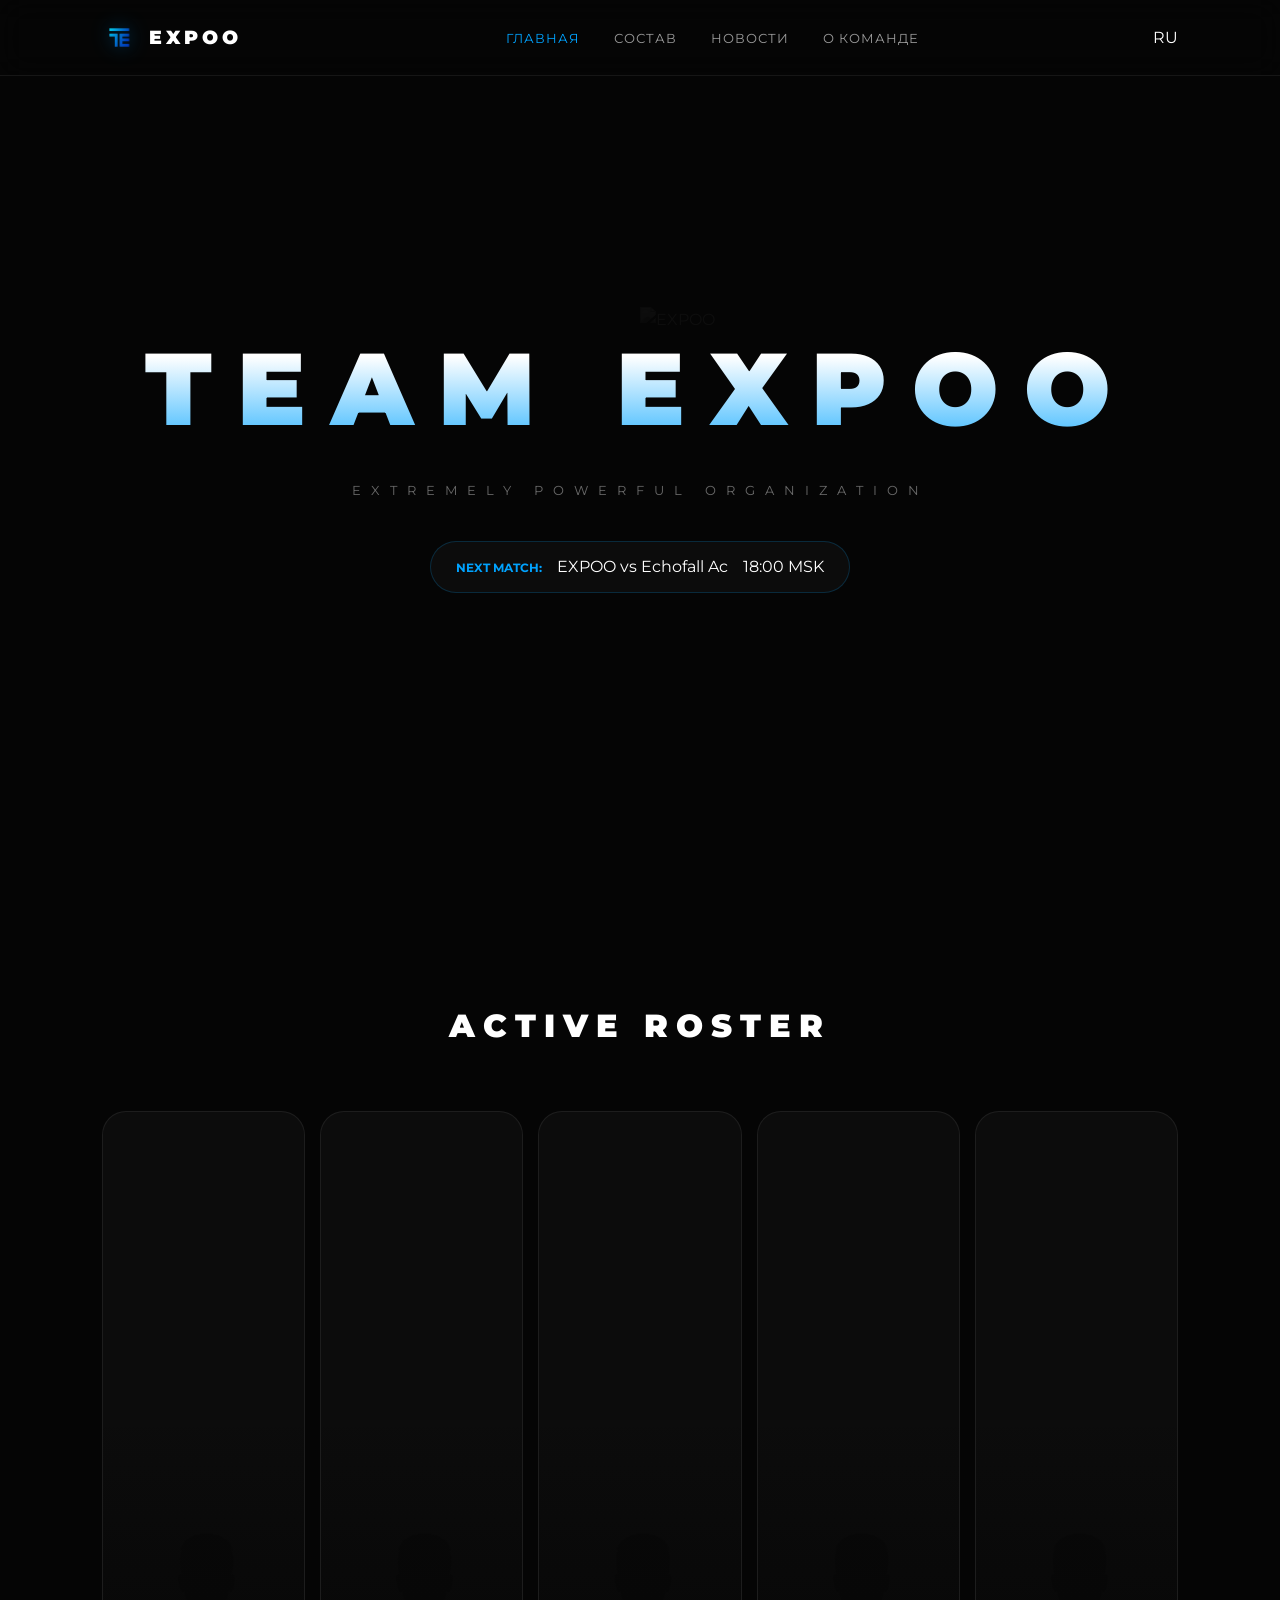
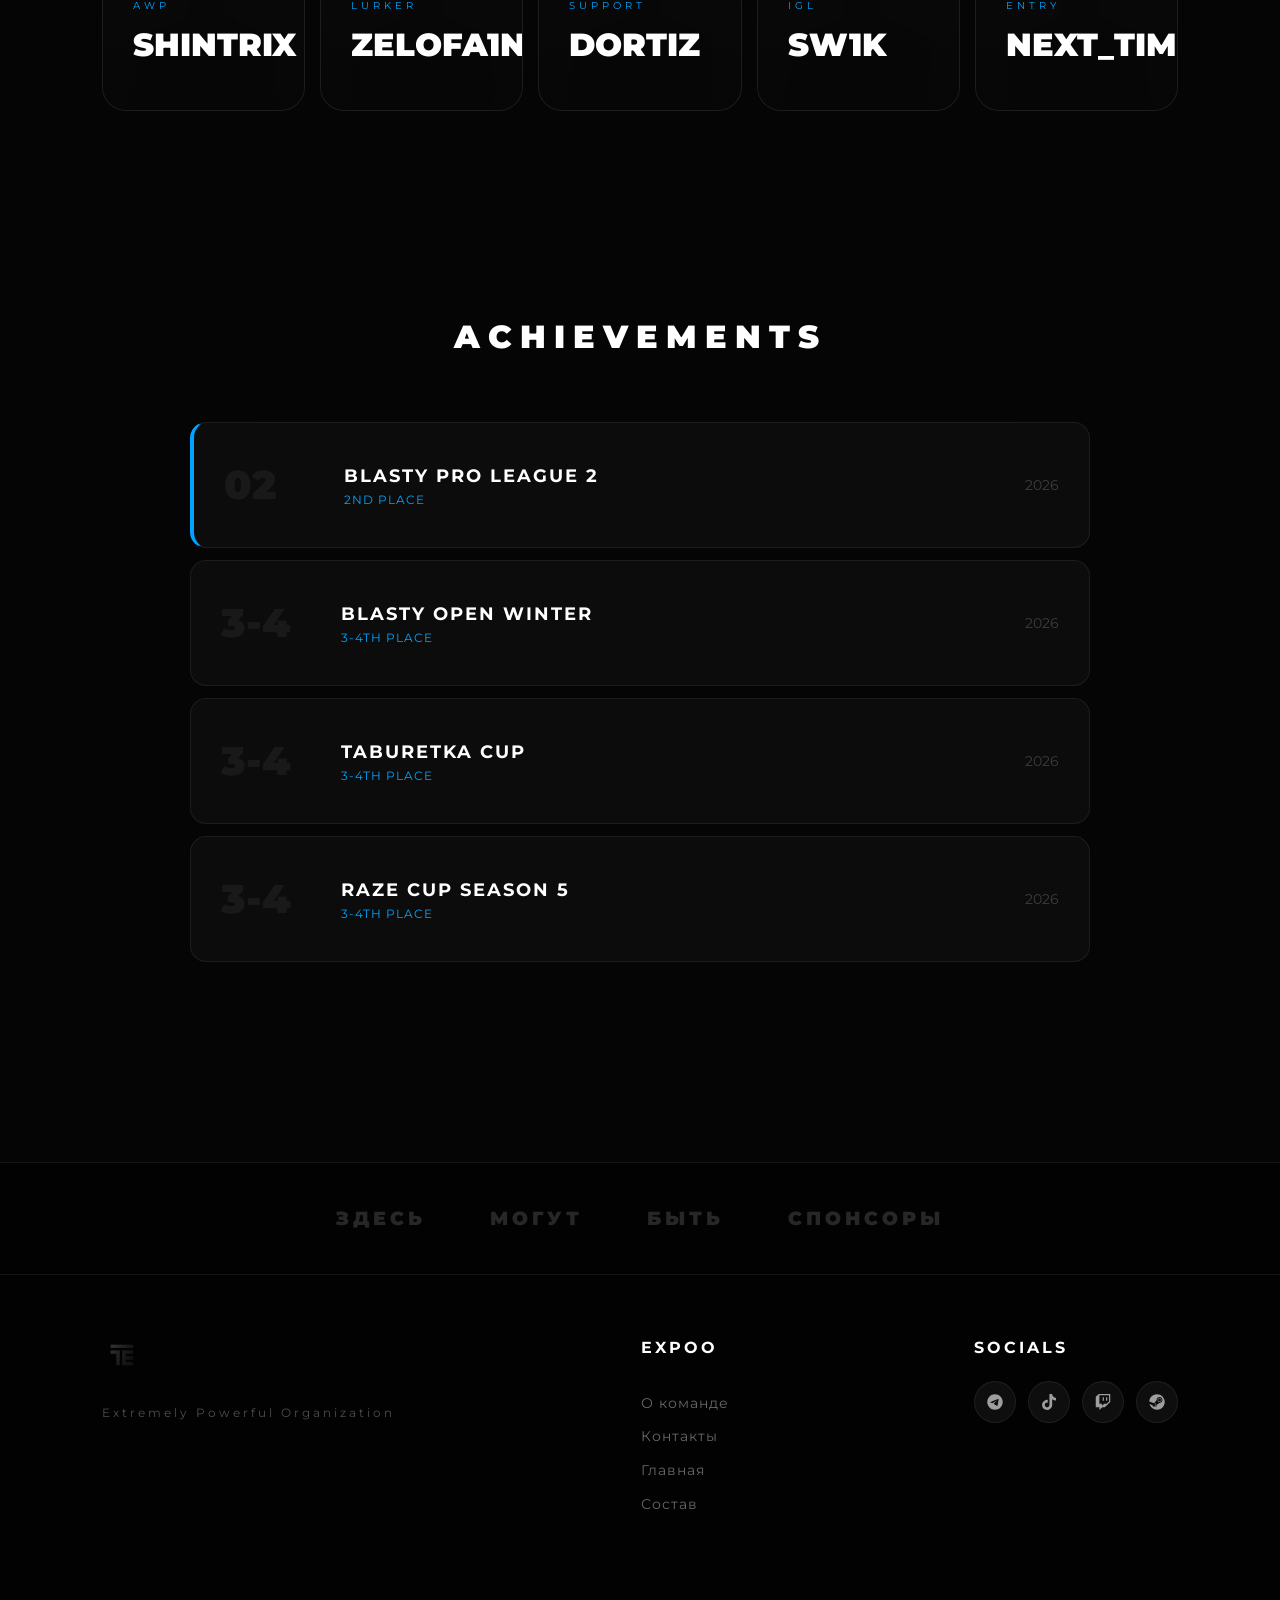
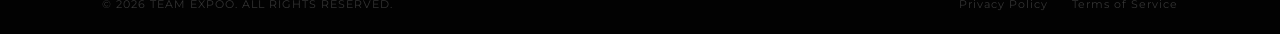
==== index.html @ 0f9f1791 "Add files via upload" ====
<!DOCTYPE html>
<html lang="ru">
<head>
    <meta charset="UTF-8">
    <meta name="viewport" content="width=device-width, initial-scale=1.0">
    <title>Team Expoo</title>
    <link rel="icon" type="image/x-icon" href="images/expoologo.png">
    <link rel="stylesheet" href="style.css">
    <link href="https://fonts.googleapis.com/css2?family=Montserrat:wght@400;700;900&display=swap" rel="stylesheet">
</head>
<body>

    <header class="navbar">
        <div class="logo-container">
            <img src="images/expoologo.png" alt="Team Expoo" class="header-logo">
            <span class="logo-text">EXPOO</span>
        </div>
        <nav class="nav-links">
            <a href="index.html" class="active">Главная</a>
            <a href="roster.html">Состав</a>
            <a href="news.html">Новости</a>
            <a href="about.html">О команде</a>
        </nav>
        <div class="lang-switch">RU</div>
    </header>

    <main>
        <section class="hero">
            <div class="hero-content">
                <img src="expoologo.png" alt="EXPOO" class="hero-bg-logo">
                <h1 class="main-title">TEAM EXPOO</h1>
                <p class="subtitle">Extremely Powerful Organization</p>
                
                <div class="match-ticker">
                    <span class="ticker-label">NEXT MATCH:</span>
                    <span class="ticker-teams">EXPOO vs Echofall Ac</span>
                    <span class="ticker-time">18:00 MSK</span>
                </div>
            </div>
        </section>

        <section class="roster-section">
            <h2 class="section-title">ACTIVE ROSTER</h2>
            <div class="roster-container">
                <div class="player-card">
                    <div class="player-img-container">
                        <img src="images/player_silhouette.png" alt="Player Silhouette" class="player-straight-img">
                    </div>
                    <div class="player-overlay"></div>
                    <div class="player-info">
                        <span class="player-role">AWP</span>
                        <span class="player-nick">SHINTRIX</span>
                    </div>
                </div>
                <div class="player-card">
                    <div class="player-img-container">
                        <img src="images/player_silhouette.png" alt="Player Silhouette" class="player-straight-img">
                    </div>
                    <div class="player-overlay"></div>
                    <div class="player-info">
                        <span class="player-role">LURKER</span>
                        <span class="player-nick">ZELOFA1N</span>
                    </div>
                </div>
                <div class="player-card">
                    <div class="player-img-container">
                        <img src="images/player_silhouette.png" alt="Player Silhouette" class="player-straight-img">
                    </div>
                    <div class="player-overlay"></div>
                    <div class="player-info">
                        <span class="player-role">SUPPORT</span>
                        <span class="player-nick">DORTIZ</span>
                    </div>
                </div>
                <div class="player-card">
                    <div class="player-img-container">
                        <img src="images/player_silhouette.png" alt="Player Silhouette" class="player-straight-img">
                    </div>
                    <div class="player-overlay"></div>
                    <div class="player-info">
                        <span class="player-role">IGL</span>
                        <span class="player-nick">SW1K</span>
                    </div>
                </div>
                <div class="player-card">
                    <div class="player-img-container">
                        <img src="images/player_silhouette.png" alt="Player Silhouette" class="player-straight-img">
                    </div>
                    <div class="player-overlay"></div>
                    <div class="player-info">
                        <span class="player-role">ENTRY</span>
                        <span class="player-nick">NEXT_TIME</span>
                    </div>
                </div>
            </div>
        </section>

        <section class="achievements-section">
            <h2 class="section-title">ACHIEVEMENTS</h2>
            <div class="achievements-container">
        
        <div class="achievement-item silver">
            <div class="ach-rank">02</div>
            <div class="ach-info">
                <h3 class="ach-title">Blasty Pro League 2</h3>
                <p class="ach-place">2nd Place</p>
            </div>
            <div class="ach-year">2026</div>
        </div>

        <div class="achievement-item">
            <div class="ach-rank">3-4</div>
            <div class="ach-info">
                <h3 class="ach-title">BLASTY OPEN WINTER</h3>
                <p class="ach-place">3-4th Place</p>
            </div>
            <div class="ach-year">2026</div>
        </div>

        <div class="achievement-item">
            <div class="ach-rank">3-4</div>
            <div class="ach-info">
                <h3 class="ach-title">TABURETKA CUP</h3>
                <p class="ach-place">3-4th Place</p>
            </div>
            <div class="ach-year">2026</div>
        </div>

        <div class="achievement-item">
            <div class="ach-rank">3-4</div>
            <div class="ach-info">
                <h3 class="ach-title">RAZE CUP SEASON 5</h3>
                <p class="ach-place">3-4th Place</p>
            </div>
            <div class="ach-year">2026</div>
        </div>

    </div>
    </section>

    </main>

    <footer class="footer">
        <div class="sponsors-strip">
            <span class="sponsor">ЗДЕСЬ</span>
            <span class="sponsor">МОГУТ</span>
            <span class="sponsor">БЫТЬ</span>
            <span class="sponsor">СПОНСОРЫ</span>
        </div>

        <div class="footer-content">
            <div class="footer-brand">
                <img src="images/expoologo.png" alt="Expoo Logo" class="footer-logo">
                <p class="footer-slogan">Extremely Powerful Organization</p>
            </div>

            <div class="footer-links">
                <h4>EXPOO</h4>
                <a href="about.html">О команде</a>
                <a href="#">Контакты</a>
                <a href="#">Главная</a>
                <a href="#">Состав</a>
            </div>

            <div class="footer-socials">
                <h4>SOCIALS</h4>
                    <div class="p-socials">
                        <a href="https://t.me/ExpooTeam" class="social-icon-link" title="Telegram">
                            <svg xmlns="http://www.w3.org/2000/svg" viewBox="0 0 640 640"><!--!Font Awesome Free v7.2.0 by @fontawesome - https://fontawesome.com License - https://fontawesome.com/license/free Copyright 2026 Fonticons, Inc.--><path d="M320 72C183 72 72 183 72 320C72 457 183 568 320 568C457 568 568 457 568 320C568 183 457 72 320 72zM435 240.7C431.3 279.9 415.1 375.1 406.9 419C403.4 437.6 396.6 443.8 390 444.4C375.6 445.7 364.7 434.9 350.7 425.7C328.9 411.4 316.5 402.5 295.4 388.5C270.9 372.4 286.8 363.5 300.7 349C304.4 345.2 367.8 287.5 369 282.3C369.2 281.6 369.3 279.2 367.8 277.9C366.3 276.6 364.2 277.1 362.7 277.4C360.5 277.9 325.6 300.9 258.1 346.5C248.2 353.3 239.2 356.6 231.2 356.4C222.3 356.2 205.3 351.4 192.6 347.3C177.1 342.3 164.7 339.6 165.8 331C166.4 326.5 172.5 322 184.2 317.3C256.5 285.8 304.7 265 328.8 255C397.7 226.4 412 221.4 421.3 221.2C423.4 221.2 427.9 221.7 430.9 224.1C432.9 225.8 434.1 228.2 434.4 230.8C434.9 234 435 237.3 434.8 240.6z"/></svg>
                        </a>

                        <a href="#" class="social-icon-link" title="TikTok">
                            <svg xmlns="http://www.w3.org/2000/svg" viewBox="0 0 640 640"><!--!Font Awesome Free v7.2.0 by @fontawesome - https://fontawesome.com License - https://fontawesome.com/license/free Copyright 2026 Fonticons, Inc.--><path d="M544.5 273.9C500.5 274 457.5 260.3 421.7 234.7L421.7 413.4C421.7 446.5 411.6 478.8 392.7 506C373.8 533.2 347.1 554 316.1 565.6C285.1 577.2 251.3 579.1 219.2 570.9C187.1 562.7 158.3 545 136.5 520.1C114.7 495.2 101.2 464.1 97.5 431.2C93.8 398.3 100.4 365.1 116.1 336C131.8 306.9 156.1 283.3 185.7 268.3C215.3 253.3 248.6 247.8 281.4 252.3L281.4 342.2C266.4 337.5 250.3 337.6 235.4 342.6C220.5 347.6 207.5 357.2 198.4 369.9C189.3 382.6 184.4 398 184.5 413.8C184.6 429.6 189.7 444.8 199 457.5C208.3 470.2 221.4 479.6 236.4 484.4C251.4 489.2 267.5 489.2 282.4 484.3C297.3 479.4 310.4 469.9 319.6 457.2C328.8 444.5 333.8 429.1 333.8 413.4L333.8 64L421.8 64C421.7 71.4 422.4 78.9 423.7 86.2C426.8 102.5 433.1 118.1 442.4 131.9C451.7 145.7 463.7 157.5 477.6 166.5C497.5 179.6 520.8 186.6 544.6 186.6L544.6 274z"/></svg>
                        </a>

                        <a href="#" class="social-icon-link" title="Twitch">
                            <svg xmlns="http://www.w3.org/2000/svg" viewBox="0 0 640 640"><!--!Font Awesome Free v7.2.0 by @fontawesome - https://fontawesome.com License - https://fontawesome.com/license/free Copyright 2026 Fonticons, Inc.--><path d="M455.4 167.5L416.8 167.5L416.8 277.2L455.4 277.2L455.4 167.5zM349.2 167L310.6 167L310.6 276.8L349.2 276.8L349.2 167zM185 64L88.5 155.4L88.5 484.6L204.3 484.6L204.3 576L300.8 484.6L378.1 484.6L551.9 320L551.9 64L185 64zM513.3 301.8L436.1 374.9L358.9 374.9L291.3 438.9L291.3 374.9L204.4 374.9L204.4 100.6L513.3 100.6L513.3 301.8z"/></svg>
                        </a>

                        <a href="#" class="social-icon-link" title="Steam">
                           <svg xmlns="http://www.w3.org/2000/svg" viewBox="0 0 640 640"><!--!Font Awesome Free v7.2.0 by @fontawesome - https://fontawesome.com License - https://fontawesome.com/license/free Copyright 2026 Fonticons, Inc.--><path d="M568 320C568 457 456.8 568 319.6 568C205.8 568 110 491.7 80.6 387.6L175.8 426.9C182.2 459 210.7 483.3 244.7 483.3C283.9 483.3 316.6 450.9 314.9 409.8L399.4 349.6C451.5 350.9 495.2 308.7 495.2 256.1C495.2 204.5 453.2 162.6 401.5 162.6C349.8 162.6 307.8 204.6 307.8 256.1L307.8 257.3L248.6 343C233.1 342.1 217.9 346.4 205.1 355.1L72 300.1C82.2 172.4 189.1 72 319.6 72C456.8 72 568 183 568 320zM227.7 448.3L197.2 435.7C202.8 447.3 212.5 456.5 224.4 461.5C251.3 472.7 282.2 459.9 293.4 433.1C298.8 420.1 298.9 405.8 293.5 392.8C288.1 379.8 278 369.6 265 364.2C252.1 358.8 238.3 359 226.1 363.6L257.6 376.6C277.4 384.8 286.8 407.5 278.5 427.3C270.2 447.2 247.5 456.5 227.7 448.3zM401.5 193.8C435.9 193.8 463.8 221.7 463.8 256.1C463.8 290.5 435.9 318.4 401.5 318.4C367.1 318.4 339.2 290.5 339.2 256.1C339.2 221.7 367.1 193.8 401.5 193.8zM401.6 302.8C427.4 302.8 448.4 281.8 448.4 256C448.4 230.2 427.4 209.2 401.6 209.2C375.8 209.2 354.8 230.2 354.8 256C354.8 281.8 375.8 302.8 401.6 302.8z"/></svg>
                        </a>
                        
                    </div>
            </div>
        </div>

        <div class="footer-bottom">
            <p>&copy; 2026 TEAM EXPOO. ALL RIGHTS RESERVED.</p>
            <div class="legal-links">
                <a href="#">Privacy Policy</a>
                <a href="#">Terms of Service</a>
            </div>
        </div>
    </footer>

</body>
</html>
---- style.css ----
/* --- ГЛОБАЛЬНЫЕ ПЕРЕМЕННЫЕ (Цвета твоего логотипа) --- */
:root {
    --bg-dark: #050505;
    --accent-blue: #00A3FF; /* Светло-голубой */
    --deep-blue: #0057FF;   /* Глубокий синий */
    --text-white: #ffffff;
    --glass: rgba(255, 255, 255, 0.03);
    --glass-border: rgba(255, 255, 255, 0.07);
    --transition: all 0.5s cubic-bezier(0.25, 1, 0.5, 1);
}

/* --- ОБНУЛЕНИЕ СТИЛЕЙ --- */
* {
    margin: 0;
    padding: 0;
    box-sizing: border-box;
}

html {
    scroll-behavior: smooth;
}

body {
    background-color: var(--bg-dark);
    color: var(--text-white);
    font-family: 'Montserrat', sans-serif;
    overflow-x: hidden;
    line-height: 1.6;
}

/* --- ШАПКА (NAVBAR) --- */
.navbar {
    display: flex;
    justify-content: space-between;
    align-items: center;
    padding: 20px 8%;
    position: fixed;
    width: 100%;
    z-index: 1000;
    background: rgba(5, 5, 5, 0.8);
    backdrop-filter: blur(15px);
    border-bottom: 1px solid var(--glass-border);
}

.logo-container {
    display: flex;
    align-items: center;
    gap: 12px;
}

.header-logo {
    height: 35px;
    filter: drop-shadow(0 0 10px rgba(0, 163, 255, 0.4));
}

.logo-text {
    font-weight: 900;
    letter-spacing: 4px;
    font-size: 1.2rem;
}

.nav-links a {
    color: rgba(255, 255, 255, 0.6);
    text-decoration: none;
    margin-left: 30px;
    font-size: 0.8rem;
    text-transform: uppercase;
    letter-spacing: 1px;
    transition: 0.3s;
}

.nav-links a:hover, .nav-links a.active {
    color: var(--accent-blue);
}

/* --- HERO СЕКЦИЯ --- */
.hero {
    height: 100vh;
    display: flex;
    align-items: center;
    justify-content: center;
    text-align: center;
    position: relative;
    padding: 0 20px;
}

.hero-bg-logo {
    position: absolute;
    height: 65vh;
    opacity: 0.03;
    z-index: -1;
    filter: grayscale(1);
}

.main-title {
    font-size: clamp(2.5rem, 8vw, 6.5rem);
    font-weight: 900;
    letter-spacing: clamp(10px, 2vw, 25px);
    background: linear-gradient(to bottom, #ffffff 30%, var(--accent-blue) 100%);
    -webkit-background-clip: text;
    -webkit-text-fill-color: transparent;
    margin-bottom: 10px;
}

.subtitle {
    letter-spacing: clamp(4px, 1vw, 10px);
    font-size: 0.8rem;
    color: rgba(255, 255, 255, 0.4);
    text-transform: uppercase;
}

.match-ticker {
    margin-top: 40px;
    display: inline-flex;
    align-items: center;
    gap: 15px;
    background: var(--glass);
    padding: 12px 25px;
    border-radius: 100px;
    border: 1px solid rgba(0, 163, 255, 0.2);
}

.ticker-label { color: var(--accent-blue); font-weight: bold; font-size: 0.75rem; }

/* --- СЕКЦИЯ РОСТЕРА (АККОРДЕОН) --- */
.roster-section {
    padding: 100px 8%;
}

.section-title {
    font-size: 2rem;
    margin-bottom: 60px;
    letter-spacing: 8px;
    text-align: center;
    font-weight: 900;
}

.roster-container {
    display: flex;
    gap: 15px;
    height: 600px;
    max-width: 1400px;
    margin: 0 auto;
}

.player-card {
    flex: 1; /* Все равны */
    background: var(--glass);
    border: 1px solid var(--glass-border);
    border-radius: 24px;
    position: relative;
    overflow: hidden;
    transition: var(--transition);
    cursor: pointer;
}

/* Эффект расширения */
.player-card:hover {
    flex: 3;
    background: linear-gradient(180deg, rgba(0, 163, 255, 0.05) 0%, rgba(0, 87, 255, 0.15) 100%);
    border-color: var(--accent-blue);
}

/* Работа с силуэтом */
.player-img-container {
    position: absolute;
    top: 0;
    left: 0;
    width: 100%;
    height: 100%;
}

.player-straight-img {
    width: 100%;
    height: 100%;
    object-fit: contain; /* Силуэт не обрезается */
    object-position: bottom;
    position: absolute;
    bottom: -20px;
    left: 0;
    opacity: 0.2;
    filter: grayscale(1);
    transition: var(--transition);
}

.player-card:hover .player-straight-img {
    opacity: 0.7;
    bottom: 0;
    filter: grayscale(0);
}

.player-overlay {
    position: absolute;
    bottom: 0;
    left: 0;
    width: 100%;
    height: 50%;
    background: linear-gradient(to top, rgba(5, 5, 5, 0.8) 0%, transparent 100%);
    z-index: 1;
}

.player-info {
    position: absolute;
    bottom: 40px;
    left: 30px;
    z-index: 2;
}

.player-role {
    display: block;
    font-size: 0.65rem;
    color: var(--accent-blue);
    letter-spacing: 4px;
    text-transform: uppercase;
    margin-bottom: 4px;
}

.player-nick {
    font-size: 2rem;
    font-weight: 900;
    text-transform: uppercase;
}

/* --- СЕКЦИЯ ДОСТИЖЕНИЙ --- */
.achievements-section {
    padding: 100px 8%;
}

.achievements-container {
    max-width: 900px;
    margin: 0 auto;
    display: flex;
    flex-direction: column;
    gap: 12px;
}

.achievement-item {
    display: flex;
    align-items: center;
    padding: 30px;
    background: var(--glass);
    border: 1px solid var(--glass-border);
    border-radius: 16px;
    transition: var(--transition);
}

.achievement-item:hover {
    transform: translateX(15px);
    background: rgba(255, 255, 255, 0.05);
    border-color: var(--accent-blue);
}

.achievement-item.silver {
    border-left: 4px solid var(--accent-blue);
}

.ach-rank {
    font-size: 2.5rem;
    font-weight: 900;
    opacity: 0.05;
    min-width: 120px;
}

.ach-info {
    flex-grow: 1;
}

.ach-title {
    font-size: 1.1rem;
    letter-spacing: 2px;
    text-transform: uppercase;
}

.ach-place {
    font-size: 0.75rem;
    color: var(--accent-blue);
    text-transform: uppercase;
    letter-spacing: 1px;
}

.ach-year {
    font-size: 0.85rem;
    color: rgba(255, 255, 255, 0.2);
}

/* --- FOOTER (ПОДВАЛ) --- */
.footer {
    margin-top: 100px;
    background: rgba(3, 3, 3, 0.95);
    border-top: 1px solid var(--glass-border);
    padding-top: 40px;
}

/* Спонсоры */
.sponsors-strip {
    display: flex;
    justify-content: center;
    gap: clamp(30px, 5vw, 80px);
    padding-bottom: 40px;
    border-bottom: 1px solid var(--glass-border);
    flex-wrap: wrap;
}

.sponsor {
    font-size: 1.2rem;
    font-weight: 900;
    color: rgba(255, 255, 255, 0.15); /* Тусклые по умолчанию */
    letter-spacing: 4px;
    transition: var(--transition);
    cursor: pointer;
}

.sponsor:hover {
    color: var(--text-white); /* Загораются при наведении */
    text-shadow: 0 0 15px rgba(255, 255, 255, 0.3);
}

/* Основной контент футера */
.footer-content {
    display: flex;
    justify-content: space-between;
    padding: 60px 8%;
    flex-wrap: wrap;
    gap: 40px;
}

.footer-brand {
    max-width: 300px;
}

.footer-logo {
    height: 40px;
    margin-bottom: 20px;
    filter: grayscale(1);
    opacity: 0.3;
    transition: var(--transition);
}

/* Эффект: Логотип становится цветным при наведении */
.footer-brand:hover .footer-logo {
    filter: grayscale(0);
    opacity: 1;
    filter: drop-shadow(0 0 10px var(--accent-blue));
}

.footer-slogan {
    font-size: 0.75rem;
    color: rgba(255, 255, 255, 0.3);
    letter-spacing: 3px;
}

.footer-links h4, .footer-socials h4 {
    font-size: 1rem;
    margin-bottom: 20px;
    letter-spacing: 3px;
    color: var(--text-white);
}

.footer-links {
    display: flex;
    flex-direction: column;
    gap: 12px;
}

.footer-links a {
    color: rgba(255, 255, 255, 0.4);
    text-decoration: none;
    font-size: 0.85rem;
    transition: var(--transition);
    letter-spacing: 1px;
}

.footer-links a:hover {
    color: var(--accent-blue);
    transform: translateX(5px); /* Легкий сдвиг при наведении */
}

/* Соцсети (Кнопки-плашки) */
.social-grid {
    display: grid;
    grid-template-columns: 1fr 1fr;
    gap: 10px;
}

.social-btn {
    padding: 12px 20px;
    background: var(--glass);
    border: 1px solid var(--glass-border);
    color: rgba(255, 255, 255, 0.5);
    text-decoration: none;
    font-size: 0.75rem;
    letter-spacing: 2px;
    text-align: center;
    border-radius: 8px;
    transition: var(--transition);
}

.social-btn:hover {
    background: rgba(0, 163, 255, 0.05);
    border-color: var(--accent-blue);
    color: var(--accent-blue);
    transform: translateY(-3px); /* Кнопка слегка приподнимается */
}

/* Нижняя полоска с копирайтом */
.footer-bottom {
    display: flex;
    justify-content: space-between;
    align-items: center;
    padding: 20px 8%;
    background: #020202; /* Самый-самый черный */
    font-size: 0.7rem;
    color: rgba(255, 255, 255, 0.2);
    letter-spacing: 1px;
}

.legal-links a {
    color: rgba(255, 255, 255, 0.2);
    text-decoration: none;
    margin-left: 20px;
    transition: 0.3s;
}

.legal-links a:hover {
    color: var(--text-white);
}

/* =========================================
   СТИЛИ ДЛЯ ВНУТРЕННИХ СТРАНИЦ (ABOUT US)
   ========================================= */

/* Шапка внутренней страницы (менее высокая, чем на главной) */
.page-hero {
    height: 50vh; /* Занимает только половину экрана */
    display: flex;
    flex-direction: column;
    justify-content: center;
    align-items: center;
    text-align: center;
    background: radial-gradient(circle at top, rgba(0, 163, 255, 0.05) 0%, var(--bg-dark) 80%);
    border-bottom: 1px solid var(--glass-border);
    padding-top: 80px; /* Отступ под зафиксированный navbar */
}

.page-title {
    font-size: clamp(2rem, 5vw, 4rem);
    font-weight: 900;
    letter-spacing: 15px;
    color: var(--text-white);
}

.page-subtitle {
    color: var(--accent-blue);
    letter-spacing: 5px;
    font-size: 0.8rem;
    margin-top: 10px;
}

/* Основной блок с текстом */
.about-content {
    padding: 100px 8%;
    max-width: 1400px;
    margin: 0 auto;
}

.about-grid {
    display: grid;
    grid-template-columns: 1fr 1fr; /* Две колонки */
    gap: 60px;
    align-items: center;
}

.about-mission h2 {
    font-size: clamp(1.8rem, 3vw, 2.5rem);
    font-weight: 900;
    line-height: 1.3;
    letter-spacing: 2px;
}

.text-blue {
    color: var(--accent-blue);
}

.about-text {
    border-left: 2px solid var(--accent-blue);
    padding-left: 30px;
}

.about-text p {
    color: rgba(255, 255, 255, 0.6);
    margin-bottom: 20px;
    font-size: 1rem;
    line-height: 1.8;
}

.about-text p:last-child {
    margin-bottom: 0;
}

/* Блок Ценностей */
.values-section {
    padding: 0 8% 100px;
    max-width: 1400px;
    margin: 0 auto;
}

.values-grid {
    display: grid;
    grid-template-columns: repeat(3, 1fr); /* 3 колонки одинаковой ширины */
    gap: 30px;
    margin-top: 50px;
}

.value-card {
    background: var(--glass);
    border: 1px solid var(--glass-border);
    border-radius: 20px;
    padding: 40px;
    position: relative;
    transition: var(--transition);
}

.value-card:hover {
    border-color: var(--accent-blue);
    transform: translateY(-10px); /* Карточка приподнимается */
    background: linear-gradient(180deg, rgba(0, 163, 255, 0.05) 0%, transparent 100%);
}

.value-number {
    font-size: 3rem;
    font-weight: 900;
    color: rgba(0, 163, 255, 0.1); /* Прозрачный номер на фоне */
    position: absolute;
    top: 20px;
    right: 30px;
}

.value-card h4 {
    font-size: 1.2rem;
    letter-spacing: 2px;
    margin-bottom: 15px;
    color: var(--text-white);
}

.value-card p {
    color: rgba(255, 255, 255, 0.5);
    font-size: 0.9rem;
    line-height: 1.6;
}

.staff-section {
    padding: 0 8% 100px;
    max-width: 1400px;
    margin: 0 auto;
}

.staff-grid {
    display: grid;
    grid-template-columns: repeat(4, 1fr); /* 4 колонки */
    gap: 20px;
}

.staff-card {
    background: var(--glass);
    border: 1px solid var(--glass-border);
    border-radius: 15px;
    padding: 20px;
    text-align: center;
    transition: var(--transition);
}

.staff-card:hover {
    border-color: var(--accent-blue);
    background: rgba(0, 163, 255, 0.03);
}

.staff-img-box {
    width: 100%;
    height: 200px;
    margin-bottom: 15px;
    overflow: hidden;
    border-radius: 10px;
    background: rgba(0,0,0,0.2);
}

.staff-img-box img {
    width: 100%;
    height: 100%;
    object-fit: contain;
    opacity: 0.5;
    transition: 0.3s;
}

.staff-card:hover img { opacity: 1; }

.staff-role {
    font-size: 0.7rem;
    color: var(--accent-blue);
    text-transform: uppercase;
    letter-spacing: 2px;
}

.staff-name {
    font-weight: 700;
    margin-top: 5px;
    font-size: 0.9rem;
}

/* --- СТРАНИЦА СОСТАВА (ROSTER PAGE) --- */
.roster-page {
    padding-bottom: 100px;
}

.full-roster {
    display: flex;
    flex-direction: column;
    gap: 50px;
    padding: 50px 8%;
    max-width: 1200px;
    margin: 0 auto;
}

.player-big-card {
    display: grid;
    grid-template-columns: 1fr 1.5fr; /* Фото слева, инфо справа */
    background: var(--glass);
    border: 1px solid var(--glass-border);
    border-radius: 30px;
    overflow: hidden;
    transition: var(--transition);
    position: relative;
}

.player-big-card:hover {
    border-color: var(--accent-blue);
    transform: scale(1.01);
    box-shadow: 0 20px 40px rgba(0, 0, 0, 0.4);
}

/* Визуальная часть (Фото) */
.p-card-visual {
    background: linear-gradient(135deg, rgba(0, 163, 255, 0.1), transparent);
    position: relative;
    display: flex;
    align-items: flex-end;
    justify-content: center;
    overflow: hidden;
}

.p-card-visual img {
    width: 90%;
    filter: drop-shadow(0 0 20px rgba(0, 0, 0, 0.5));
    transition: var(--transition);
}

.player-big-card:hover .p-card-visual img {
    transform: scale(1.05);
}

.p-card-number {
    position: absolute;
    top: 20px;
    left: 20px;
    font-size: 4rem;
    font-weight: 900;
    color: rgba(255, 255, 255, 0.05);
}

/* Информационная часть */
.p-card-info {
    padding: 50px;
    display: flex;
    flex-direction: column;
    justify-content: center;
}

.p-role {
    color: var(--accent-blue);
    font-size: 0.75rem;
    letter-spacing: 4px;
    font-weight: bold;
}

.p-nickname {
    font-size: 3.5rem;
    font-weight: 900;
    margin: 5px 0;
    line-height: 1;
}

.p-realname {
    color: rgba(255, 255, 255, 0.4);
    font-size: 0.9rem;
    margin-bottom: 25px;
}

.p-bio {
    color: rgba(255, 255, 255, 0.7);
    font-size: 0.95rem;
    line-height: 1.6;
    margin-bottom: 30px;
    max-width: 500px;
}

/* Мини-статистика */
.p-stats {
    display: flex;
    gap: 30px;
    margin-bottom: 30px;
    padding: 20px 0;
    border-top: 1px solid var(--glass-border);
    border-bottom: 1px solid var(--glass-border);
}

.stat-box span {
    display: block;
    font-size: 0.65rem;
    color: var(--accent-blue);
    letter-spacing: 1px;
}

.stat-box strong {
    font-size: 1.5rem;
    font-weight: 900;
}

.p-socials {
    display: flex;
    gap: 12px;
    margin-top: 5px;
}

.social-icon-link {
    width: 42px;
    height: 42px;
    display: flex;
    align-items: center;
    justify-content: center;
    background: rgba(255, 255, 255, 0.05);
    border: 1px solid var(--glass-border);
    border-radius: 50%; /* Делаем иконку круглой */
    transition: all 0.3s cubic-bezier(0.4, 0, 0.2, 1);
    fill: rgba(255, 255, 255, 0.6); /* Цвет иконки внутри */
}

.social-icon-link svg {
    width: 20px;
    height: 20px;
}

.social-icon-link:hover {
    background: rgba(0, 163, 255, 0.1);
    border-color: var(--accent-blue);
    fill: var(--accent-blue); /* Иконка загорается синим */
    transform: translateY(-5px);
    box-shadow: 0 5px 15px rgba(0, 163, 255, 0.3);
}

.news-container { padding: 50px 8%; max-width: 1300px; margin: 0 auto; }

/* Главная новость */
.news-featured {
    display: grid;
    grid-template-columns: 1.5fr 1fr;
    background: var(--glass);
    border: 1px solid var(--glass-border);
    border-radius: 30px;
    overflow: hidden;
    margin-bottom: 50px;
}

.news-img-wrap img { width: 100%; height: 100%; object-fit: cover; }

.news-content { padding: 50px; display: flex; flex-direction: column; justify-content: center; }

.news-tag {
    color: var(--accent-blue);
    font-size: 0.7rem;
    letter-spacing: 3px;
    font-weight: 900;
    margin-bottom: 15px;
    display: block;
}

.news-content h2 { font-size: 2rem; margin-bottom: 20px; line-height: 1.2; }

.read-more {
    color: #fff;
    text-decoration: none;
    font-weight: bold;
    font-size: 0.8rem;
    border-bottom: 2px solid var(--accent-blue);
    padding-bottom: 5px;
    transition: 0.3s;
}

.read-more:hover { color: var(--accent-blue); }

/* Сетка */
.news-grid { display: grid; grid-template-columns: repeat(3, 1fr); gap: 30px; }

/* Исправленная сетка новостей */
.news-grid {
    display: grid;
    grid-template-columns: repeat(3, 1fr); 
    gap: 30px;
    align-items: start; /* Чтобы карточки не растягивались по высоте самого высокого соседа */
}

.news-card {
    background: var(--glass);
    border: 1px solid var(--glass-border);
    border-radius: 20px;
    overflow: hidden;
    display: flex;
    flex-direction: column; /* Контент идет сверху вниз */
    height: 100%; /* Все карточки одной высоты в ряду */
    transition: var(--transition);
}

/* ФИКС ДЛЯ КАРТИНОК: именно здесь был хаос */
.news-card-img {
    width: 100%;
    height: 220px; /* Жестко задаем высоту области для фото */
    overflow: hidden;
    background: #111; /* Цвет фона, пока грузится фото */
}

.news-card-img img {
    width: 100%;
    height: 100%;
    object-fit: cover; /* КЛЮЧЕВОЕ: фото заполняет область, не растягиваясь */
    object-position: center;
    transition: transform 0.5s ease;
}

.news-card:hover .news-card-img img {
    transform: scale(1.1); /* Красивый зум при наведении */
}

/* Текстовая часть внутри маленькой карточки */
.news-card-body {
    padding: 20px;
    flex-grow: 1; /* Позволяет тексту занимать все свободное место */
    display: flex;
    flex-direction: column;
}

.news-card-body h3 {
    font-size: 1.1rem;
    margin: 10px 0;
    line-height: 1.4;
    color: var(--text-white);
}

.news-card-body p {
    font-size: 0.85rem;
    color: rgba(255, 255, 255, 0.5);
    margin-bottom: 15px;
    /* Обрезка слишком длинного текста (3 строки) */
    display: -webkit-box;
    -webkit-line-clamp: 3;
    -webkit-box-orient: vertical;
    overflow: hidden;
}

.news-date {
    margin-top: auto; /* Прижимает дату к самому низу карточки */
    font-size: 0.7rem;
    color: var(--accent-blue);
    font-weight: bold;
}

/* Адаптив: на мобилках карточка становится вертикальной */
@media (max-width: 850px) {
    .player-big-card {
        grid-template-columns: 1fr;
    }
    .p-card-info {
        padding: 30px;
    }
    .p-nickname {
        font-size: 2.5rem;
    }
}

@media (max-width: 1000px) { .staff-grid { grid-template-columns: repeat(2, 1fr); } }

/* Адаптив для телефонов и планшетов */
@media (max-width: 900px) {
    .about-grid {
        grid-template-columns: 1fr; /* Текст встает друг под другом */
        gap: 30px;
    }
    .values-grid {
        grid-template-columns: 1fr; /* Карточки встают в один столбец */
    }
    .about-text {
        border-left: none;
        border-top: 2px solid var(--accent-blue);
        padding-left: 0;
        padding-top: 30px;
    }
}






/* Адаптив для планшетов и телефонов */
@media (max-width: 900px) {
    .footer-content {
        flex-direction: column;
    }
    .footer-bottom {
        flex-direction: column;
        gap: 15px;
        text-align: center;
    }
}















/* --- АДАПТИВНОСТЬ (Для мобилок) --- */
@media (max-width: 900px) {
    .roster-container {
        flex-direction: column;
        height: auto;
    }
    .player-card {
        height: 120px;
    }
    .player-card:hover {
        height: 300px;
    }
    .ach-rank {
        display: none;
    }
}
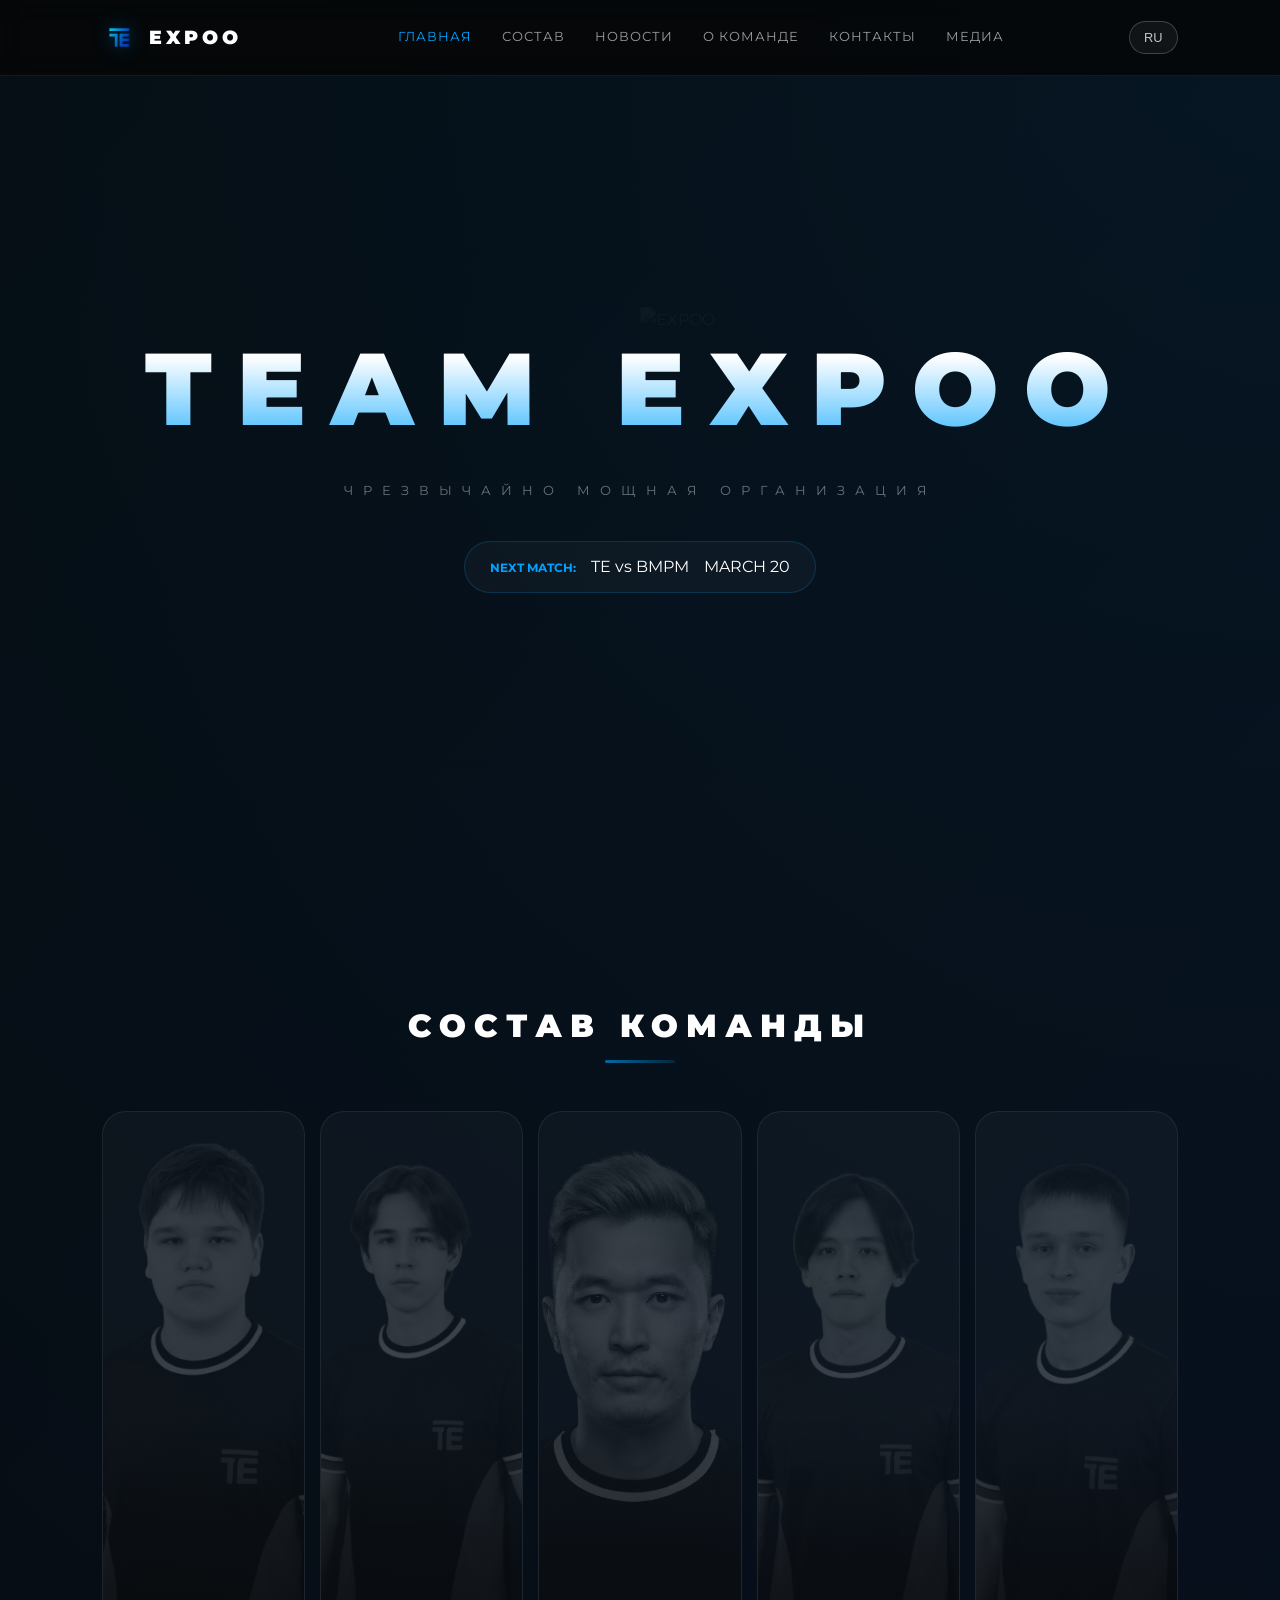
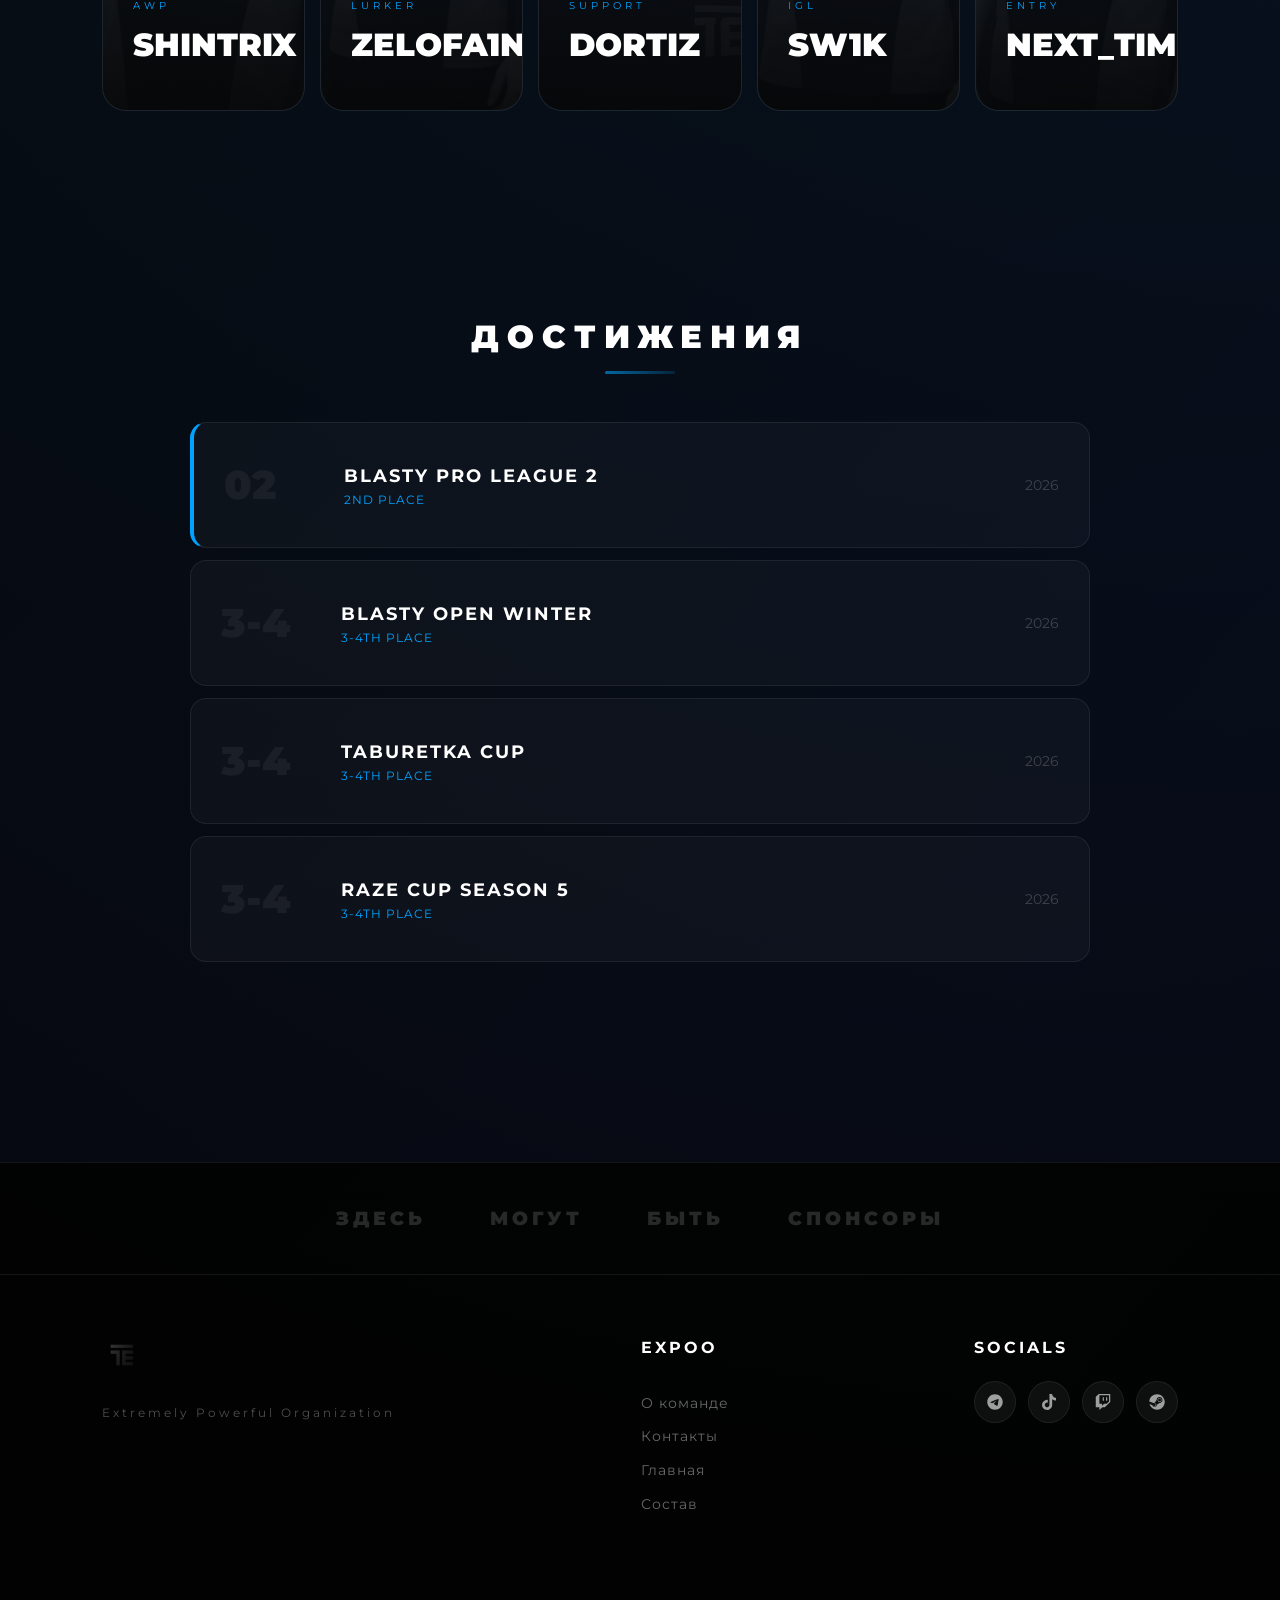
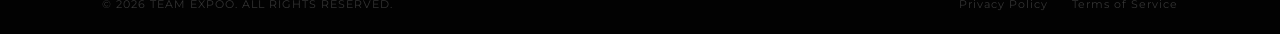
==== commit 336d9dd7: "Add files via upload" ====
--- a/index.html
+++ b/index.html
@@ -8,20 +8,30 @@
     <link rel="stylesheet" href="style.css">
     <link href="https://fonts.googleapis.com/css2?family=Montserrat:wght@400;700;900&display=swap" rel="stylesheet">
 </head>
-<body>
+<body data-page="index">
 
     <header class="navbar">
         <div class="logo-container">
             <img src="images/expoologo.png" alt="Team Expoo" class="header-logo">
             <span class="logo-text">EXPOO</span>
         </div>
-        <nav class="nav-links">
-            <a href="index.html" class="active">Главная</a>
-            <a href="roster.html">Состав</a>
-            <a href="news.html">Новости</a>
-            <a href="about.html">О команде</a>
+
+        <button class="menu-toggle" aria-label="Toggle navigation">
+            <span></span>
+            <span></span>
+            <span></span>
+        </button>
+
+        <nav class="nav-links" aria-label="Main navigation">
+            <a href="index.html" class="active" data-i18n="nav.home">Главная</a>
+            <a href="roster.html" data-i18n="nav.roster">Состав</a>
+            <a href="news.html" data-i18n="nav.news">Новости</a>
+            <a href="about.html" data-i18n="nav.about">О команде</a>
+            <a href="contacts.html" data-i18n="nav.contacts">Контакты</a>
+            <a href="highlights.html" data-i18n="nav.highlights">Медиа</a>
         </nav>
-        <div class="lang-switch">RU</div>
+
+        <button class="lang-switch" type="button" aria-label="Toggle language">RU</button>
     </header>
 
     <main>
@@ -29,22 +39,22 @@
             <div class="hero-content">
                 <img src="expoologo.png" alt="EXPOO" class="hero-bg-logo">
                 <h1 class="main-title">TEAM EXPOO</h1>
-                <p class="subtitle">Extremely Powerful Organization</p>
+                <p class="subtitle" data-i18n="home.hero.subtitle">Extremely Powerful Organization</p>
                 
                 <div class="match-ticker">
                     <span class="ticker-label">NEXT MATCH:</span>
-                    <span class="ticker-teams">EXPOO vs Echofall Ac</span>
-                    <span class="ticker-time">18:00 MSK</span>
+                    <span class="ticker-teams">TE vs BMPM</span>
+                    <span class="ticker-time">MARCH 20</span>
                 </div>
             </div>
         </section>
 
         <section class="roster-section">
-            <h2 class="section-title">ACTIVE ROSTER</h2>
+            <h2 class="section-title" data-i18n="home.section.roster">ACTIVE ROSTER</h2>
             <div class="roster-container">
                 <div class="player-card">
                     <div class="player-img-container">
-                        <img src="images/player_silhouette.png" alt="Player Silhouette" class="player-straight-img">
+                        <img src="images/TimofeyShintrix.png" alt="Player Silhouette" class="player-straight-img">
                     </div>
                     <div class="player-overlay"></div>
                     <div class="player-info">
@@ -54,7 +64,7 @@
                 </div>
                 <div class="player-card">
                     <div class="player-img-container">
-                        <img src="images/player_silhouette.png" alt="Player Silhouette" class="player-straight-img">
+                        <img src="images/ZELOFA1Nvlad.png" alt="Player Silhouette" class="player-straight-img">
                     </div>
                     <div class="player-overlay"></div>
                     <div class="player-info">
@@ -64,7 +74,7 @@
                 </div>
                 <div class="player-card">
                     <div class="player-img-container">
-                        <img src="images/player_silhouette.png" alt="Player Silhouette" class="player-straight-img">
+                        <img src="images/KAZAKH.png" alt="Player Silhouette" class="player-straight-img">
                     </div>
                     <div class="player-overlay"></div>
                     <div class="player-info">
@@ -74,7 +84,7 @@
                 </div>
                 <div class="player-card">
                     <div class="player-img-container">
-                        <img src="images/player_silhouette.png" alt="Player Silhouette" class="player-straight-img">
+                        <img src="images/Sw1kBOgdan.png" alt="Player Silhouette" class="player-straight-img">
                     </div>
                     <div class="player-overlay"></div>
                     <div class="player-info">
@@ -84,7 +94,7 @@
                 </div>
                 <div class="player-card">
                     <div class="player-img-container">
-                        <img src="images/player_silhouette.png" alt="Player Silhouette" class="player-straight-img">
+                        <img src="images/DaniilNextTime.png" alt="Player Silhouette" class="player-straight-img">
                     </div>
                     <div class="player-overlay"></div>
                     <div class="player-info">
@@ -96,7 +106,7 @@
         </section>
 
         <section class="achievements-section">
-            <h2 class="section-title">ACHIEVEMENTS</h2>
+            <h2 class="section-title" data-i18n="home.section.achievements">ACHIEVEMENTS</h2>
             <div class="achievements-container">
         
         <div class="achievement-item silver">
@@ -157,7 +167,7 @@
             <div class="footer-links">
                 <h4>EXPOO</h4>
                 <a href="about.html">О команде</a>
-                <a href="#">Контакты</a>
+                <a href="contacts.html">Контакты</a>
                 <a href="#">Главная</a>
                 <a href="#">Состав</a>
             </div>
@@ -177,7 +187,7 @@
                             <svg xmlns="http://www.w3.org/2000/svg" viewBox="0 0 640 640"><!--!Font Awesome Free v7.2.0 by @fontawesome - https://fontawesome.com License - https://fontawesome.com/license/free Copyright 2026 Fonticons, Inc.--><path d="M455.4 167.5L416.8 167.5L416.8 277.2L455.4 277.2L455.4 167.5zM349.2 167L310.6 167L310.6 276.8L349.2 276.8L349.2 167zM185 64L88.5 155.4L88.5 484.6L204.3 484.6L204.3 576L300.8 484.6L378.1 484.6L551.9 320L551.9 64L185 64zM513.3 301.8L436.1 374.9L358.9 374.9L291.3 438.9L291.3 374.9L204.4 374.9L204.4 100.6L513.3 100.6L513.3 301.8z"/></svg>
                         </a>
 
-                        <a href="#" class="social-icon-link" title="Steam">
+                        <a href="https://steamcommunity.com/groups/TeamExpoo" class="social-icon-link" title="Steam">
                            <svg xmlns="http://www.w3.org/2000/svg" viewBox="0 0 640 640"><!--!Font Awesome Free v7.2.0 by @fontawesome - https://fontawesome.com License - https://fontawesome.com/license/free Copyright 2026 Fonticons, Inc.--><path d="M568 320C568 457 456.8 568 319.6 568C205.8 568 110 491.7 80.6 387.6L175.8 426.9C182.2 459 210.7 483.3 244.7 483.3C283.9 483.3 316.6 450.9 314.9 409.8L399.4 349.6C451.5 350.9 495.2 308.7 495.2 256.1C495.2 204.5 453.2 162.6 401.5 162.6C349.8 162.6 307.8 204.6 307.8 256.1L307.8 257.3L248.6 343C233.1 342.1 217.9 346.4 205.1 355.1L72 300.1C82.2 172.4 189.1 72 319.6 72C456.8 72 568 183 568 320zM227.7 448.3L197.2 435.7C202.8 447.3 212.5 456.5 224.4 461.5C251.3 472.7 282.2 459.9 293.4 433.1C298.8 420.1 298.9 405.8 293.5 392.8C288.1 379.8 278 369.6 265 364.2C252.1 358.8 238.3 359 226.1 363.6L257.6 376.6C277.4 384.8 286.8 407.5 278.5 427.3C270.2 447.2 247.5 456.5 227.7 448.3zM401.5 193.8C435.9 193.8 463.8 221.7 463.8 256.1C463.8 290.5 435.9 318.4 401.5 318.4C367.1 318.4 339.2 290.5 339.2 256.1C339.2 221.7 367.1 193.8 401.5 193.8zM401.6 302.8C427.4 302.8 448.4 281.8 448.4 256C448.4 230.2 427.4 209.2 401.6 209.2C375.8 209.2 354.8 230.2 354.8 256C354.8 281.8 375.8 302.8 401.6 302.8z"/></svg>
                         </a>
                         
@@ -194,5 +204,6 @@
         </div>
     </footer>
 
+    <script src="script.js" defer></script>
 </body>
 </html>
--- a/style.css
+++ b/style.css
@@ -16,6 +16,20 @@
     box-sizing: border-box;
 }
 
+/* --- SUBTLE BACKGROUND MOTION --- */
+@keyframes bg-shift {
+    0% { background-position: 0% 50%; }
+    50% { background-position: 100% 50%; }
+    100% { background-position: 0% 50%; }
+}
+
+body {
+    background: radial-gradient(circle at top, rgba(0, 163, 255, 0.1), transparent 55%),
+                linear-gradient(130deg, #050505 0%, #070710 40%, #030306 100%);
+    background-size: 200% 200%;
+    animation: bg-shift 30s ease infinite;
+}
+
 html {
     scroll-behavior: smooth;
 }
@@ -59,6 +73,11 @@
     font-size: 1.2rem;
 }
 
+.nav-links {
+    display: flex;
+    align-items: center;
+}
+
 .nav-links a {
     color: rgba(255, 255, 255, 0.6);
     text-decoration: none;
@@ -71,6 +90,58 @@
 
 .nav-links a:hover, .nav-links a.active {
     color: var(--accent-blue);
+}
+
+.lang-switch {
+    color: rgba(255, 255, 255, 0.75);
+    border: 1px solid rgba(255, 255, 255, 0.2);
+    padding: 8px 14px;
+    border-radius: 999px;
+    cursor: pointer;
+    transition: var(--transition);
+    font-size: 0.8rem;
+    background: rgba(255, 255, 255, 0.05);
+}
+
+.lang-switch:hover {
+    background: rgba(255, 255, 255, 0.1);
+}
+
+.menu-toggle {
+    display: none;
+    width: 40px;
+    height: 34px;
+    background: none;
+    border: none;
+    cursor: pointer;
+    padding: 0;
+    position: relative;
+}
+
+.menu-toggle span {
+    position: absolute;
+    left: 0;
+    right: 0;
+    height: 3px;
+    background: rgba(255, 255, 255, 0.8);
+    border-radius: 2px;
+    transition: transform 0.3s ease, opacity 0.3s ease;
+}
+
+.menu-toggle span:nth-child(1) { top: 8px; }
+.menu-toggle span:nth-child(2) { top: 16px; }
+.menu-toggle span:nth-child(3) { top: 24px; }
+
+body.menu-open .menu-toggle span:nth-child(1) {
+    transform: translateY(8px) rotate(45deg);
+}
+
+body.menu-open .menu-toggle span:nth-child(2) {
+    opacity: 0;
+}
+
+body.menu-open .menu-toggle span:nth-child(3) {
+    transform: translateY(-8px) rotate(-45deg);
 }
 
 /* --- HERO СЕКЦИЯ --- */
@@ -127,6 +198,35 @@
     padding: 100px 8%;
 }
 
+/* --- ВСПЫЛЬЧИКИ ПРИ СКРОЛЛЕ (SECTION REVEAL) --- */
+.reveal {
+    opacity: 0;
+    transform: translateY(30px);
+    transition: opacity 0.7s ease, transform 0.7s ease;
+}
+
+.reveal.active {
+    opacity: 1;
+    transform: translateY(0);
+}
+
+.section-title {
+    position: relative;
+}
+
+.section-title::after {
+    content: '';
+    position: absolute;
+    left: 50%;
+    bottom: -12px;
+    width: 70px;
+    height: 3px;
+    background: linear-gradient(90deg, rgba(0, 163, 255, 0.8), rgba(0, 163, 255, 0.2));
+    border-radius: 999px;
+    transform: translateX(-50%);
+    opacity: 0.75;
+}
+
 .section-title {
     font-size: 2rem;
     margin-bottom: 60px;
@@ -152,6 +252,18 @@
     overflow: hidden;
     transition: var(--transition);
     cursor: pointer;
+}
+
+.player-card img {
+    width: 100%;
+    height: 100%; /* Фото занимает всю высоту карточки */
+    
+    /* Магия выравнивания */
+    object-fit: cover; /* Фото заполняет область без искажений */
+    object-position: center top; /* Центрируем по горизонтали, прижимаем к макушке по вертикали */
+    
+    display: block;
+    transition: var(--transition);
 }
 
 /* Эффект расширения */
@@ -561,43 +673,45 @@
 }
 
 .staff-card {
-    background: var(--glass);
+    background: rgba(255, 255, 255, 0.02); /* Чуть светлее основной темы */
     border: 1px solid var(--glass-border);
     border-radius: 15px;
-    padding: 20px;
+    padding: 15px; /* Уменьшил внутренний отступ для изящности */
     text-align: center;
     transition: var(--transition);
-}
-
-.staff-card:hover {
-    border-color: var(--accent-blue);
-    background: rgba(0, 163, 255, 0.03);
 }
 
 .staff-img-box {
     width: 100%;
-    height: 200px;
+    height: 220px;
     margin-bottom: 15px;
     overflow: hidden;
     border-radius: 10px;
-    background: rgba(0,0,0,0.2);
+    /* Убрали градиентный фон */
+    position: relative;
+    border: 1px solid rgba(255, 255, 255, 0.05);
 }
 
 .staff-img-box img {
     width: 100%;
     height: 100%;
-    object-fit: contain;
-    opacity: 0.5;
-    transition: 0.3s;
-}
-
-.staff-card:hover img { opacity: 1; }
-
-.staff-role {
-    font-size: 0.7rem;
-    color: var(--accent-blue);
-    text-transform: uppercase;
-    letter-spacing: 2px;
+    object-fit: contain; /* Силуэт не обрезается */
+    object-position: bottom; /* Прижимаем к низу */
+    opacity: 1; /* Полная непрозрачность */
+    filter: drop-shadow(0 0 5px rgba(0, 163, 255, 0.3)); /* Слабый эффект свечения */
+    transition: var(--transition);
+}
+
+/* Эффект при наведении на всю карточку */
+.staff-card:hover {
+    border-color: var(--accent-blue);
+    background: rgba(0, 163, 255, 0.05);
+    transform: translateY(-5px);
+}
+
+.staff-card:hover img {
+    opacity: 1; /* При наведении силуэт становится четким */
+    filter: drop-shadow(0 0 15px var(--accent-blue));
 }
 
 .staff-name {
@@ -622,11 +736,12 @@
 
 .player-big-card {
     display: grid;
-    grid-template-columns: 1fr 1.5fr; /* Фото слева, инфо справа */
+    grid-template-columns: 1fr 1.5fr; /* Фото слева (меньшая часть), инфо справа */
+    height: 550px; /* НОВОЕ: Фиксированная высота. Подбери идеальную под фото (например, от 450px до 550px) */
     background: var(--glass);
     border: 1px solid var(--glass-border);
     border-radius: 30px;
-    overflow: hidden;
+    overflow: hidden; /* Скрывает все, что выходит за рамки */
     transition: var(--transition);
     position: relative;
 }
@@ -637,24 +752,33 @@
     box-shadow: 0 20px 40px rgba(0, 0, 0, 0.4);
 }
 
+.player-profile-btn {
+    text-decoration: none;
+    color: var(--accent-blue);
+}
+
+
 /* Визуальная часть (Фото) */
 .p-card-visual {
-    background: linear-gradient(135deg, rgba(0, 163, 255, 0.1), transparent);
+    height: 100%; /* Занимает всю высоту карточки (500px) */
     position: relative;
-    display: flex;
-    align-items: flex-end;
-    justify-content: center;
     overflow: hidden;
+    /* Убираем старый градиент, если фото цветные. 
+       Добавляем легкий градиент поверх фото ТОЛЬКО внизу для читаемости номера */
+    background: linear-gradient(180deg, transparent 70%, rgba(0,0,0,0.5) 100%);
 }
 
 .p-card-visual img {
-    width: 90%;
-    filter: drop-shadow(0 0 20px rgba(0, 0, 0, 0.5));
-    transition: var(--transition);
+    width: 100%;
+    height: 100%;
+    object-fit: cover;
+    object-position: center top;
+    transition: var(--transition);
+    filter: none;
 }
 
 .player-big-card:hover .p-card-visual img {
-    transform: scale(1.05);
+    transform: scale(1.03); /* Микро-зум */
 }
 
 .p-card-number {
@@ -664,8 +788,8 @@
     font-size: 4rem;
     font-weight: 900;
     color: rgba(255, 255, 255, 0.05);
-}
-
+    z-index: 2; /* Поверх фото */
+}
 /* Информационная часть */
 .p-card-info {
     padding: 50px;
@@ -757,6 +881,10 @@
 }
 
 .news-container { padding: 50px 8%; max-width: 1300px; margin: 0 auto; }
+
+.news-featured-wrapper {
+    margin-bottom: 50px;
+}
 
 /* Главная новость */
 .news-featured {
@@ -766,8 +894,8 @@
     border: 1px solid var(--glass-border);
     border-radius: 30px;
     overflow: hidden;
-    margin-bottom: 50px;
-}
+}
+
 
 .news-img-wrap img { width: 100%; height: 100%; object-fit: cover; }
 
@@ -871,10 +999,530 @@
     font-weight: bold;
 }
 
+/* --- МОДАЛКА НОВОСТИ --- */
+.news-modal {
+    position: fixed;
+    inset: 0;
+    display: flex;
+    align-items: center;
+    justify-content: center;
+    z-index: 2000;
+}
+
+.news-modal.hidden {
+    display: none;
+}
+
+.news-modal-backdrop {
+    position: absolute;
+    inset: 0;
+    background: rgba(0, 0, 0, 0.85);
+    backdrop-filter: blur(4px);
+}
+
+.news-modal-content {
+    position: relative;
+    width: min(1000px, 95%);
+    max-height: 90vh;
+    padding: 40px;
+    background: rgba(10, 10, 10, 0.9);
+    border: 1px solid rgba(255, 255, 255, 0.12);
+    border-radius: 24px;
+    box-shadow: 0 40px 80px rgba(0, 0, 0, 0.6);
+    overflow-y: auto;
+}
+
+.news-modal-close {
+    position: absolute;
+    top: 20px;
+    right: 20px;
+    width: 40px;
+    height: 40px;
+    background: rgba(0, 0, 0, 0.4);
+    border: 1px solid rgba(255, 255, 255, 0.15);
+    border-radius: 50%;
+    color: rgba(255, 255, 255, 0.7);
+    font-size: 1.8rem;
+    line-height: 1;
+    display: flex;
+    align-items: center;
+    justify-content: center;
+    cursor: pointer;
+    transition: var(--transition);
+}
+
+.news-modal-close:hover {
+    background: rgba(0, 0, 0, 0.6);
+    color: var(--accent-blue);
+}
+
+.news-modal-body h2 {
+    font-size: 2rem;
+    margin-bottom: 10px;
+}
+
+.news-modal-meta {
+    display: flex;
+    gap: 20px;
+    margin-bottom: 20px;
+    align-items: center;
+    flex-wrap: wrap;
+}
+
+.news-modal-meta .news-tag {
+    font-weight: 700;
+}
+
+.news-modal-img {
+    margin: 30px 0;
+    width: 100%;
+    max-height: 55vh; /* ограничиваем высоту, чтобы модалка не вылезала за экран */
+    overflow: hidden;
+    border-radius: 16px;
+    border: 1px solid rgba(255, 255, 255, 0.12);
+}
+
+.news-modal-img img {
+    width: 100%;
+    height: auto; /* сохраняем пропорции изображения */
+    display: block;
+}
+
+.news-modal-text {
+    line-height: 1.8;
+    color: rgba(255, 255, 255, 0.85);
+    font-size: 1rem;
+}
+
+/* =========================================
+   HIGHLIGHTS PAGE
+   ========================================= */
+
+.highlights-page {
+    padding: 80px 8% 100px;
+    max-width: 1400px;
+    margin: 0 auto;
+}
+
+.highlights-header {
+    max-width: 700px;
+    margin: 0 auto 40px;
+    text-align: center;
+}
+
+.highlights-header h2 {
+    font-size: 2rem;
+    letter-spacing: 4px;
+    margin-bottom: 10px;
+}
+
+.highlights-header p {
+    color: rgba(255, 255, 255, 0.6);
+    font-size: 0.95rem;
+}
+
+.highlights-grid {
+    display: grid;
+    grid-template-columns: repeat(3, 1fr);
+    gap: 30px;
+}
+
+.highlight-card {
+    background: var(--glass);
+    border: 1px solid var(--glass-border);
+    border-radius: 20px;
+    overflow: hidden;
+    display: flex;
+    flex-direction: column;
+    transition: var(--transition);
+}
+
+.highlight-card:hover {
+    transform: translateY(-6px);
+    border-color: var(--accent-blue);
+    box-shadow: 0 16px 32px rgba(0, 0, 0, 0.5);
+}
+
+.highlight-thumb {
+    position: relative;
+    width: 100%;
+    padding-top: 56.25%; /* 16:9 */
+    overflow: hidden;
+    background: #111;
+}
+
+.highlight-thumb iframe,
+.highlight-thumb img {
+    position: absolute;
+    inset: 0;
+    width: 100%;
+    height: 100%;
+    border: none;
+    object-fit: cover;
+}
+
+.highlight-thumb::after {
+    content: '▶';
+    position: absolute;
+    inset: 0;
+    display: flex;
+    align-items: center;
+    justify-content: center;
+    font-size: 2.5rem;
+    color: rgba(255, 255, 255, 0.9);
+    text-shadow: 0 0 15px rgba(0, 0, 0, 0.9);
+    pointer-events: none;
+}
+
+.highlight-meta {
+    padding: 18px 20px 16px;
+    display: flex;
+    flex-direction: column;
+    gap: 6px;
+}
+
+.highlight-title {
+    font-size: 1rem;
+    font-weight: 700;
+}
+
+.highlight-game {
+    font-size: 0.75rem;
+    text-transform: uppercase;
+    letter-spacing: 2px;
+    color: var(--accent-blue);
+}
+
+.highlight-info {
+    display: flex;
+    justify-content: space-between;
+    align-items: center;
+    font-size: 0.75rem;
+    color: rgba(255, 255, 255, 0.5);
+}
+
+.highlight-watch {
+    margin-top: 8px;
+    font-size: 0.8rem;
+    color: var(--accent-blue);
+    text-decoration: none;
+    font-weight: 600;
+}
+
+.highlight-watch:hover {
+    text-decoration: underline;
+}
+
+@media (max-width: 1024px) {
+    .highlights-grid {
+        grid-template-columns: repeat(2, 1fr);
+    }
+}
+
+@media (max-width: 700px) {
+    .highlights-page {
+        padding-left: 5%;
+        padding-right: 5%;
+    }
+    .highlights-grid {
+        grid-template-columns: 1fr;
+    }
+}
+
+/* --- МОДАЛКА ХАЙЛАЙТОВ --- */
+.highlight-modal {
+    position: fixed;
+    inset: 0;
+    display: flex;
+    align-items: center;
+    justify-content: center;
+    z-index: 2000;
+}
+
+.highlight-modal.hidden {
+    display: none;
+}
+
+.highlight-modal-backdrop {
+    position: absolute;
+    inset: 0;
+    background: rgba(0, 0, 0, 0.9);
+    backdrop-filter: blur(4px);
+}
+
+.highlight-modal-content {
+    position: relative;
+    width: min(1100px, 95%);
+    max-height: 90vh;
+    padding: 30px 30px 24px;
+    background: rgba(5, 5, 5, 0.95);
+    border: 1px solid rgba(255, 255, 255, 0.12);
+    border-radius: 24px;
+    box-shadow: 0 40px 80px rgba(0, 0, 0, 0.8);
+    overflow-y: auto;
+}
+
+.highlight-modal-close {
+    position: absolute;
+    top: 16px;
+    right: 16px;
+    width: 38px;
+    height: 38px;
+    background: rgba(0, 0, 0, 0.5);
+    border: 1px solid rgba(255, 255, 255, 0.2);
+    border-radius: 50%;
+    color: rgba(255, 255, 255, 0.8);
+    font-size: 1.6rem;
+    line-height: 1;
+    display: flex;
+    align-items: center;
+    justify-content: center;
+    cursor: pointer;
+    transition: var(--transition);
+}
+
+.highlight-modal-close:hover {
+    background: rgba(0, 0, 0, 0.7);
+    color: var(--accent-blue);
+}
+
+.highlight-modal-body h2 {
+    font-size: 1.6rem;
+    margin-bottom: 8px;
+}
+
+.highlight-modal-meta {
+    display: flex;
+    flex-wrap: wrap;
+    gap: 12px;
+    font-size: 0.8rem;
+    color: rgba(255, 255, 255, 0.6);
+    margin-bottom: 16px;
+}
+
+.highlight-modal-video {
+    position: relative;
+    width: 100%;
+    padding-top: 56.25%; /* 16:9 */
+    border-radius: 16px;
+    overflow: hidden;
+    border: 1px solid rgba(255, 255, 255, 0.15);
+    margin-bottom: 16px;
+}
+
+.highlight-modal-video iframe {
+    position: absolute;
+    inset: 0;
+    width: 100%;
+    height: 100%;
+    border: none;
+}
+
+.highlight-modal-desc {
+    font-size: 0.9rem;
+    color: rgba(255, 255, 255, 0.75);
+}
+
+/* --- ИСПРАВЛЕНИЕ РАЗМЕРА КАРТОЧЕК НОВОСТЕЙ */
+@media (max-width: 1024px) {
+    .news-grid { grid-template-columns: repeat(2, 1fr); }
+}
+
+@media (max-width: 700px) {
+    .news-grid { grid-template-columns: 1fr; }
+    .news-featured { grid-template-columns: 1fr; }
+    .news-content { padding: 30px; }
+}
+
+/* =========================================
+   ИНДИВИДУАЛЬНЫЙ ПРОФИЛЬ ИГРОКА
+   ========================================= */
+
+.individual-profile {
+    padding-top: 120px; /* Отступ под шапку */
+    padding-bottom: 100px;
+    max-width: 1200px;
+    margin: 0 auto;
+}
+
+/* Шапка профиля */
+.profile-header-grid {
+    display: grid;
+    grid-template-columns: 1fr 1.5fr;
+    gap: 60px;
+    align-items: center;
+    padding: 0 5%;
+    margin-bottom: 80px;
+}
+
+.profile-photo-large {
+    background: radial-gradient(circle at center, rgba(0, 163, 255, 0.1) 0%, transparent 70%);
+    border-bottom: 1px solid var(--accent-blue);
+    display: flex;
+    justify-content: center;
+}
+
+.profile-photo-large img {
+    width: 100%;
+    max-width: 400px;
+    filter: drop-shadow(0 0 20px rgba(0, 163, 255, 0.2));
+}
+
+.p-huge-nick {
+    font-size: clamp(3rem, 6vw, 5rem);
+    font-weight: 900;
+    line-height: 1;
+    margin-bottom: 5px;
+    text-transform: uppercase;
+}
+
+.bio-text {
+    margin-top: 30px;
+    background: var(--glass);
+    padding: 30px;
+    border-radius: 20px;
+    border-left: 3px solid var(--accent-blue);
+}
+
+.bio-text h3 {
+    font-size: 1rem;
+    letter-spacing: 3px;
+    margin-bottom: 15px;
+}
+
+.bio-text p {
+    color: rgba(255, 255, 255, 0.7);
+    line-height: 1.8;
+}
+
+/* Секция Девайсов и Настроек */
+.gear-settings-section {
+    padding: 0 5%;
+}
+
+.gs-grid {
+    display: grid;
+    grid-template-columns: 1fr 1.5fr 1fr;
+    gap: 40px;
+}
+
+.box-title {
+    font-size: 1.5rem;
+    letter-spacing: 4px;
+    margin-bottom: 30px;
+    text-align: center;
+    color: var(--accent-blue);
+}
+
+.hardware-box, .settings-box, .pc-specs-box {
+    background: var(--glass);
+    border: 1px solid var(--glass-border);
+    border-radius: 20px;
+    padding: 40px;
+}
+
+/* Девайсы (Список) */
+.gear-list {
+    list-style: none;
+    display: flex;
+    flex-direction: column;
+    gap: 20px;
+}
+
+.gear-list li {
+    display: flex;
+    flex-direction: column;
+    border-bottom: 1px solid rgba(255, 255, 255, 0.05);
+    padding-bottom: 10px;
+}
+
+.gear-type {
+    font-size: 0.7rem;
+    color: rgba(255, 255, 255, 0.4);
+    letter-spacing: 2px;
+}
+
+.gear-model {
+    font-size: 1.1rem;
+    font-weight: 700;
+    color: var(--text-white);
+}
+
+/* Настройки (Блоки) */
+.settings-category {
+    margin-bottom: 30px;
+}
+
+.settings-category h4 {
+    font-size: 0.85rem;
+    color: rgba(255, 255, 255, 0.5);
+    letter-spacing: 2px;
+    margin-bottom: 15px;
+    border-left: 2px solid var(--accent-blue);
+    padding-left: 10px;
+}
+
+.settings-row {
+    display: flex;
+    flex-wrap: wrap;
+    gap: 20px;
+}
+
+.set-item {
+    background: rgba(0, 0, 0, 0.3);
+    border: 1px solid var(--glass-border);
+    padding: 10px 15px;
+    border-radius: 10px;
+    flex: 1;
+    min-width: 0;
+    text-align: center;
+    word-wrap: break-word;
+}
+
+.set-item span {
+    display: block;
+    font-size: 0.65rem;
+    color: var(--accent-blue);
+    margin-bottom: 5px;
+}
+
+.set-item strong {
+    font-size: 1rem;
+}
+
+.crosshair-code {
+    background: rgba(0, 0, 0, 0.5);
+    padding: 15px;
+    border-radius: 10px;
+    font-family: monospace;
+    font-size: 0.9rem;
+    color: var(--text-white);
+    border: 1px dashed rgba(255, 255, 255, 0.2);
+    text-align: center;
+    word-break: break-all;
+}
+
+
+
+/* Адаптив для мобилок */
+@media (max-width: 900px) {
+    .profile-header-grid {
+        grid-template-columns: 1fr;
+        text-align: center;
+    }
+    .gs-grid {
+        grid-template-columns: 1fr;
+    }
+    .bio-text {
+        text-align: left;
+    }
+}
+
 /* Адаптив: на мобилках карточка становится вертикальной */
 @media (max-width: 850px) {
     .player-big-card {
         grid-template-columns: 1fr;
+        height: auto;
     }
     .p-card-info {
         padding: 30px;
@@ -885,6 +1533,147 @@
 }
 
 @media (max-width: 1000px) { .staff-grid { grid-template-columns: repeat(2, 1fr); } }
+
+/* --- СТРАНИЦА КОНТАКТОВ --- */
+.contact-content {
+    padding: 80px 8%;
+    max-width: 1200px;
+    margin: 0 auto;
+}
+
+.contact-grid {
+    display: grid;
+    grid-template-columns: 1fr 1fr;
+    gap: 60px;
+    align-items: start;
+}
+
+.contact-info h2 {
+    font-size: 2.5rem;
+    margin-bottom: 20px;
+    color: var(--text-white);
+}
+
+.contact-info p {
+    font-size: 1.1rem;
+    line-height: 1.6;
+    margin-bottom: 40px;
+}
+
+.contact-details {
+    display: flex;
+    flex-direction: column;
+    gap: 20px;
+}
+
+.contact-item h4 {
+    font-size: 1rem;
+    color: var(--accent-blue);
+    margin-bottom: 5px;
+}
+
+.contact-item p {
+    font-size: 1rem;
+    color: var(--text-white);
+}
+
+.contact-form h2 {
+    font-size: 2.5rem;
+    margin-bottom: 30px;
+    color: var(--text-white);
+}
+
+.form-group {
+    margin-bottom: 20px;
+}
+
+.form-group label {
+    display: block;
+    font-size: 0.9rem;
+    color: var(--accent-blue);
+    margin-bottom: 8px;
+}
+
+.form-group input,
+.form-group textarea {
+    width: 100%;
+    padding: 15px;
+    background: var(--glass);
+    border: 1px solid var(--glass-border);
+    border-radius: 10px;
+    color: var(--text-white);
+    font-family: 'Montserrat', sans-serif;
+    font-size: 1rem;
+}
+
+.form-group input:focus,
+.form-group textarea:focus {
+    outline: none;
+    border-color: var(--accent-blue);
+}
+
+.submit-btn {
+    background: var(--accent-blue);
+    color: var(--text-white);
+    border: none;
+    padding: 15px 30px;
+    border-radius: 10px;
+    font-size: 1rem;
+    font-weight: 700;
+    cursor: pointer;
+    transition: var(--transition);
+}
+
+.submit-btn:hover {
+    background: var(--deep-blue);
+}
+
+.social-section {
+    padding: 80px 8%;
+    text-align: center;
+}
+
+.social-links {
+    display: flex;
+    justify-content: center;
+    gap: 30px;
+    margin-top: 40px;
+}
+
+.social-link {
+    width: 60px;
+    height: 60px;
+    background: var(--glass);
+    border: 1px solid var(--glass-border);
+    border-radius: 50%;
+    display: flex;
+    align-items: center;
+    justify-content: center;
+    transition: var(--transition);
+}
+
+.social-link:hover {
+    border-color: var(--accent-blue);
+    transform: scale(1.1);
+}
+
+.social-link svg {
+    width: 30px;
+    height: 30px;
+    fill: var(--text-white);
+}
+
+/* Адаптив для контактов */
+@media (max-width: 900px) {
+    .contact-grid {
+        grid-template-columns: 1fr;
+        gap: 40px;
+    }
+    .social-links {
+        flex-wrap: wrap;
+        gap: 20px;
+    }
+}
 
 /* Адаптив для телефонов и планшетов */
 @media (max-width: 900px) {
@@ -920,6 +1709,55 @@
     }
 }
 
+/* Дополнительный компактный режим для маленьких телефонов */
+@media (max-width: 600px) {
+    .navbar {
+        padding: 10px 4%;
+    }
+
+    .hero {
+        padding: 0 10px;
+    }
+
+    .main-title {
+        letter-spacing: 6px;
+    }
+
+    .match-ticker {
+        flex-direction: column;
+        align-items: center;
+        text-align: center;
+    }
+
+    .page-hero {
+        padding-top: 70px;
+    }
+
+    .page-title {
+        letter-spacing: 8px;
+    }
+
+    .about-content,
+    .values-section,
+    .staff-section,
+    .contact-content,
+    .social-section,
+    .roster-section,
+    .achievements-section {
+        padding-left: 5%;
+        padding-right: 5%;
+    }
+
+    .staff-grid {
+        grid-template-columns: 1fr;
+    }
+
+    .news-container {
+        padding-left: 5%;
+        padding-right: 5%;
+    }
+}
+
 
 
 
@@ -941,12 +1779,61 @@
         height: auto;
     }
     .player-card {
-        height: 120px;
-    }
-    .player-card:hover {
-        height: 300px;
+        height: auto;
+        min-height: 180px;
     }
     .ach-rank {
         display: none;
     }
-}+}
+
+/* Отключаем hover-эффекты для устройств без hover (тач) */
+@media (hover: none) {
+    .player-card:hover {
+        flex: 1;
+    }
+}
+
+/* --- МЕНЮ И НАВИГАЦИЯ (АДАПТИВ) --- */
+@media (max-width: 900px) {
+    .navbar {
+        padding: 15px 5%;
+    }
+
+    .nav-links {
+        position: fixed;
+        top: 70px;
+        right: 0;
+        width: 280px;
+        height: calc(100vh - 70px);
+        background: rgba(0, 0, 0, 0.95);
+        flex-direction: column;
+        align-items: flex-start;
+        padding: 30px 20px;
+        gap: 20px;
+        transform: translateX(100%);
+        transition: transform 0.3s ease;
+        z-index: 999;
+    }
+
+    body.menu-open {
+        overflow: hidden;
+    }
+
+    body.menu-open .nav-links {
+        transform: translateX(0);
+    }
+
+    .nav-links a {
+        margin: 0;
+        width: 100%;
+    }
+
+    .lang-switch {
+        margin-left: 15px;
+    }
+
+    .menu-toggle {
+        display: inline-flex;
+    }
+}
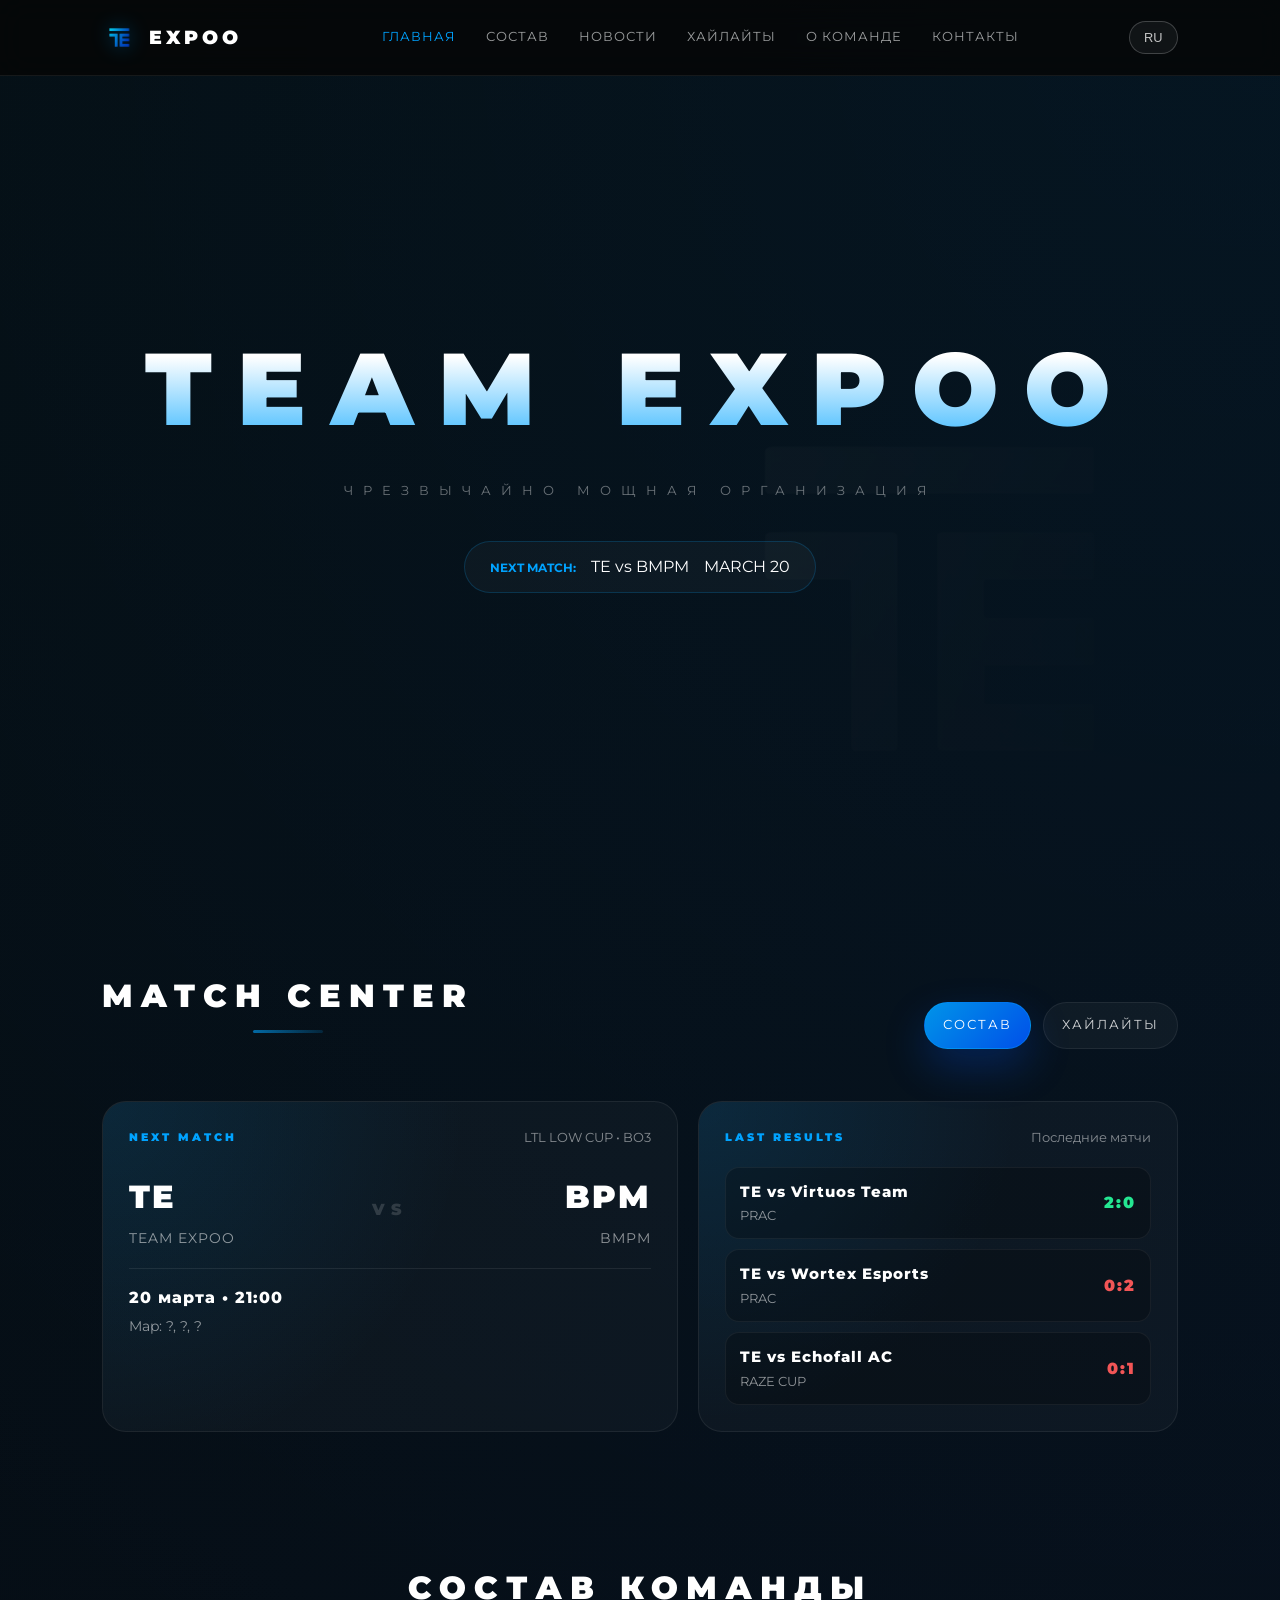
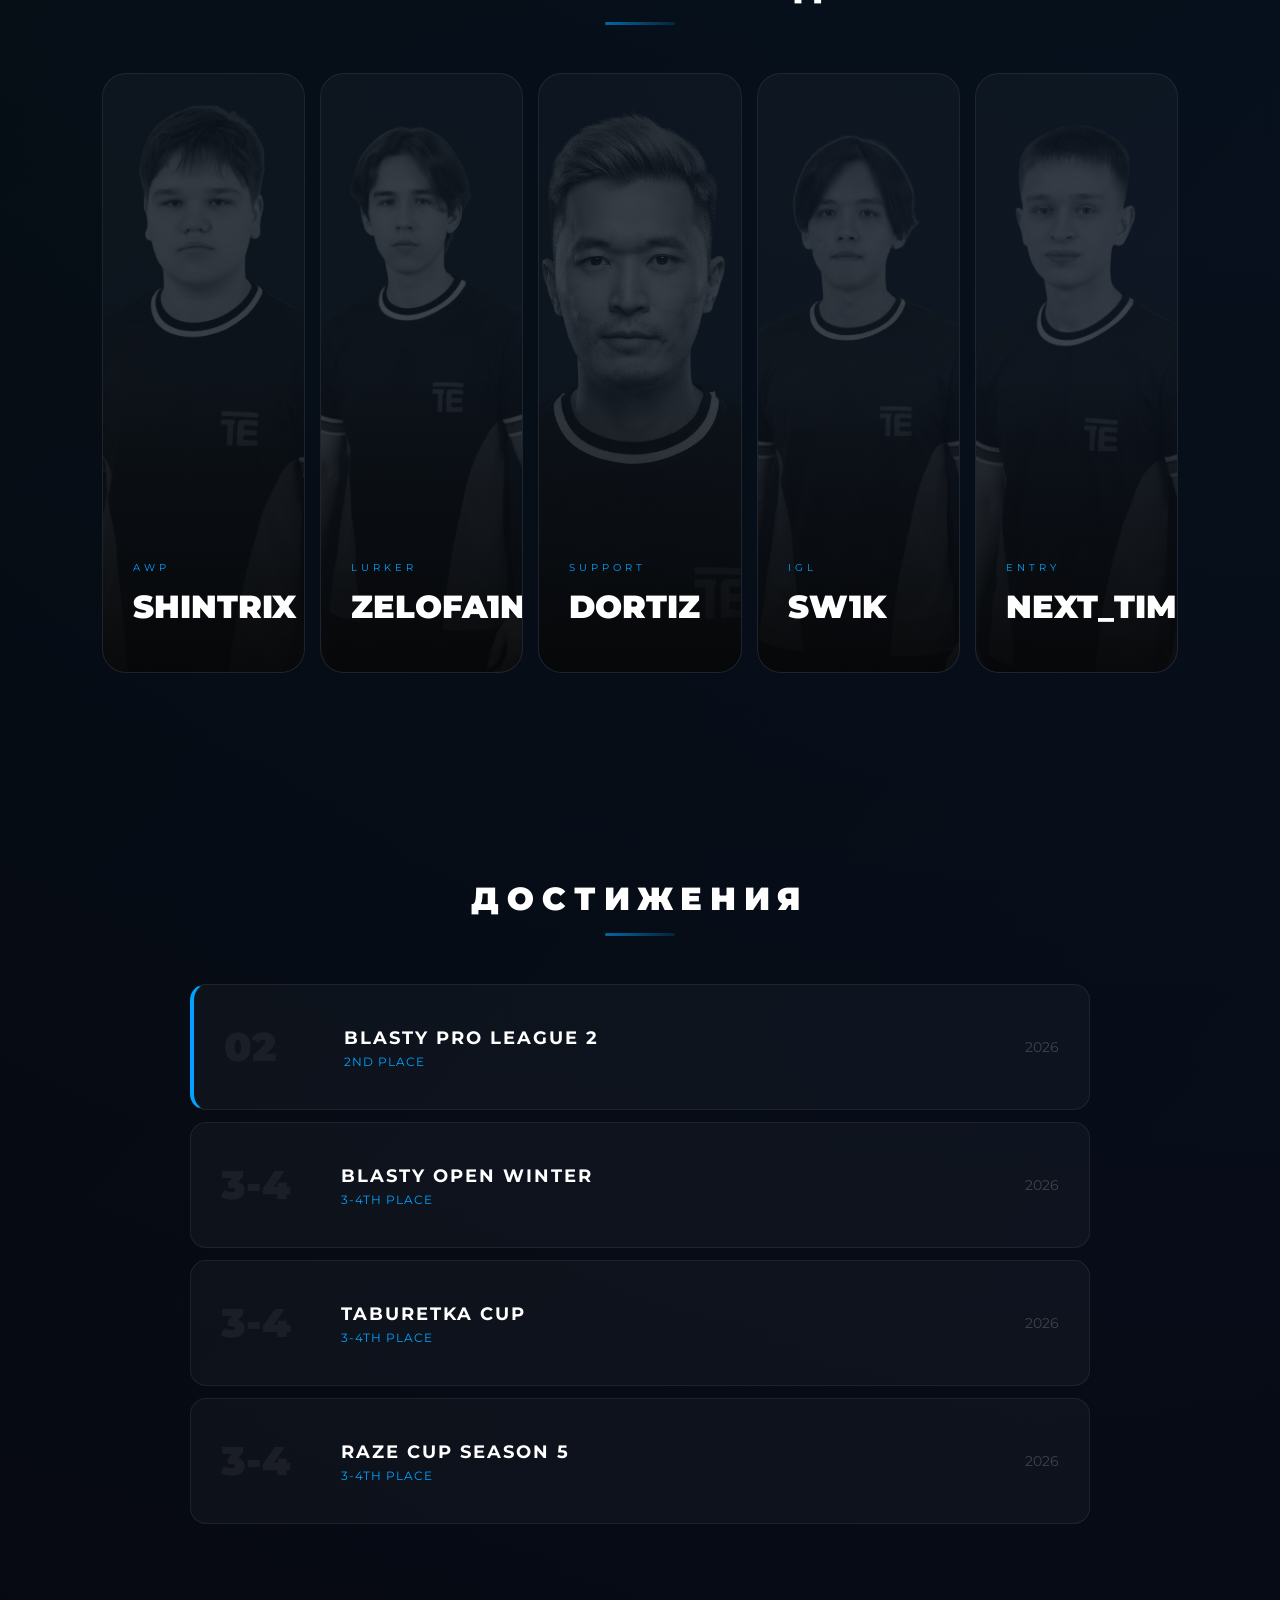
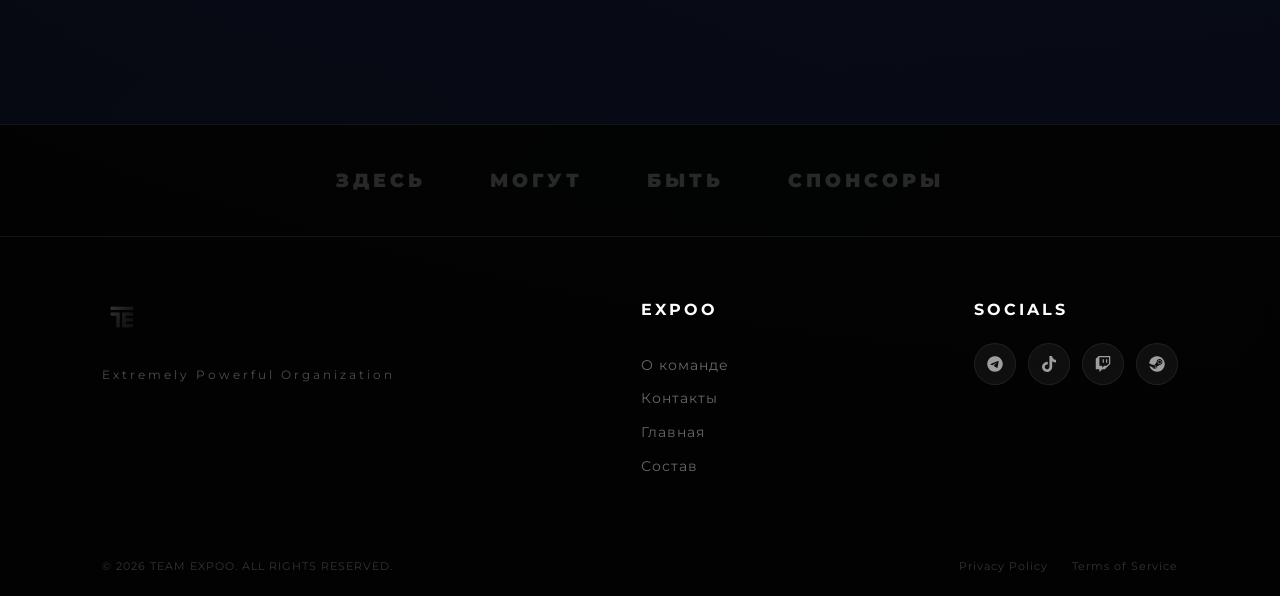
==== commit 5202ff48: "Add files via upload" ====
--- a/index.html
+++ b/index.html
@@ -26,9 +26,9 @@
             <a href="index.html" class="active" data-i18n="nav.home">Главная</a>
             <a href="roster.html" data-i18n="nav.roster">Состав</a>
             <a href="news.html" data-i18n="nav.news">Новости</a>
+            <a href="highlights.html" data-i18n="nav.highlights">Хайлайты</a>
             <a href="about.html" data-i18n="nav.about">О команде</a>
-            <a href="contacts.html" data-i18n="nav.contacts">Контакты</a>
-            <a href="highlights.html" data-i18n="nav.highlights">Медиа</a>
+            <a href="contacts.html" data-i18n="nav.contacts">Контакты</a>   
         </nav>
 
         <button class="lang-switch" type="button" aria-label="Toggle language">RU</button>
@@ -37,7 +37,7 @@
     <main>
         <section class="hero">
             <div class="hero-content">
-                <img src="expoologo.png" alt="EXPOO" class="hero-bg-logo">
+                <img src="images/expoologo.png" alt="EXPOO" class="hero-bg-logo">
                 <h1 class="main-title">TEAM EXPOO</h1>
                 <p class="subtitle" data-i18n="home.hero.subtitle">Extremely Powerful Organization</p>
                 
@@ -49,10 +49,59 @@
             </div>
         </section>
 
+        <section class="match-center">
+            <div class="match-center-inner">
+                <div class="mc-header">
+                    <h2 class="section-title mc-title">MATCH CENTER</h2>
+                    <div class="mc-actions">
+                        <a class="btn btn-primary" href="roster.html">Состав</a>
+                        <a class="btn btn-ghost" href="highlights.html">Хайлайты</a>
+                    </div>
+                </div>
+
+                <div class="mc-grid">
+                    <div class="mc-card mc-next">
+                        <div class="mc-card-top">
+                            <span class="mc-label">NEXT MATCH</span>
+                            <span class="mc-meta" id="mc-next-meta">LTL LOW CUP • BO1</span>
+                        </div>
+
+                        <div class="mc-versus" id="mc-next-versus">
+                            <div class="mc-team">
+                                <span class="mc-team-tag">TE</span>
+                                <span class="mc-team-name">Team Expoo</span>
+                            </div>
+                            <div class="mc-vs">VS</div>
+                            <div class="mc-team mc-team-right">
+                                <span class="mc-team-tag">BPM</span>
+                                <span class="mc-team-name">BMPM</span>
+                            </div>
+                        </div>
+
+                        <div class="mc-time">
+                            <span class="mc-time-main" id="mc-next-time">20 марта • 19:00</span>
+                            <span class="mc-time-sub" id="mc-next-map">Map: Mirage</span>
+                        </div>
+                    </div>
+
+                    <div class="mc-card mc-results">
+                        <div class="mc-card-top">
+                            <span class="mc-label">LAST RESULTS</span>
+                            <span class="mc-meta">Последние матчи</span>
+                        </div>
+
+                        <div class="mc-results-list" id="mc-results-list">
+                            <!-- render by script.js -->
+                        </div>
+                    </div>
+                </div>
+            </div>
+        </section>
+
         <section class="roster-section">
             <h2 class="section-title" data-i18n="home.section.roster">ACTIVE ROSTER</h2>
             <div class="roster-container">
-                <div class="player-card">
+                <a class="player-card" href="player-profile.html?id=shintrix" aria-label="SHINTRIX profile">
                     <div class="player-img-container">
                         <img src="images/TimofeyShintrix.png" alt="Player Silhouette" class="player-straight-img">
                     </div>
@@ -61,8 +110,8 @@
                         <span class="player-role">AWP</span>
                         <span class="player-nick">SHINTRIX</span>
                     </div>
-                </div>
-                <div class="player-card">
+                </a>
+                <a class="player-card" href="player-profile.html?id=zelofa1n" aria-label="ZELOFA1N profile">
                     <div class="player-img-container">
                         <img src="images/ZELOFA1Nvlad.png" alt="Player Silhouette" class="player-straight-img">
                     </div>
@@ -71,8 +120,8 @@
                         <span class="player-role">LURKER</span>
                         <span class="player-nick">ZELOFA1N</span>
                     </div>
-                </div>
-                <div class="player-card">
+                </a>
+                <a class="player-card" href="player-profile.html?id=dortiz" aria-label="DORTIZ profile">
                     <div class="player-img-container">
                         <img src="images/KAZAKH.png" alt="Player Silhouette" class="player-straight-img">
                     </div>
@@ -81,8 +130,8 @@
                         <span class="player-role">SUPPORT</span>
                         <span class="player-nick">DORTIZ</span>
                     </div>
-                </div>
-                <div class="player-card">
+                </a>
+                <a class="player-card" href="player-profile.html?id=sw1k" aria-label="SW1K profile">
                     <div class="player-img-container">
                         <img src="images/Sw1kBOgdan.png" alt="Player Silhouette" class="player-straight-img">
                     </div>
@@ -91,8 +140,8 @@
                         <span class="player-role">IGL</span>
                         <span class="player-nick">SW1K</span>
                     </div>
-                </div>
-                <div class="player-card">
+                </a>
+                <a class="player-card" href="player-profile.html?id=next_time" aria-label="NEXT_TIME profile">
                     <div class="player-img-container">
                         <img src="images/DaniilNextTime.png" alt="Player Silhouette" class="player-straight-img">
                     </div>
@@ -101,7 +150,7 @@
                         <span class="player-role">ENTRY</span>
                         <span class="player-nick">NEXT_TIME</span>
                     </div>
-                </div>
+                </a>
             </div>
         </section>
 
--- a/style.css
+++ b/style.css
@@ -23,24 +23,33 @@
     100% { background-position: 0% 50%; }
 }
 
+/* Respect reduced-motion settings */
+@media (prefers-reduced-motion: reduce) {
+    * {
+        animation-duration: 0.001ms !important;
+        animation-iteration-count: 1 !important;
+        transition-duration: 0.001ms !important;
+        scroll-behavior: auto !important;
+    }
+}
+
 body {
     background: radial-gradient(circle at top, rgba(0, 163, 255, 0.1), transparent 55%),
                 linear-gradient(130deg, #050505 0%, #070710 40%, #030306 100%);
     background-size: 200% 200%;
     animation: bg-shift 30s ease infinite;
-}
-
-html {
-    scroll-behavior: smooth;
-}
-
-body {
     background-color: var(--bg-dark);
     color: var(--text-white);
     font-family: 'Montserrat', sans-serif;
     overflow-x: hidden;
     line-height: 1.6;
 }
+
+html {
+    scroll-behavior: smooth;
+}
+
+/* (дубликат body удалён) */
 
 /* --- ШАПКА (NAVBAR) --- */
 .navbar {
@@ -192,6 +201,236 @@
 }
 
 .ticker-label { color: var(--accent-blue); font-weight: bold; font-size: 0.75rem; }
+
+/* =========================================
+   BUTTONS
+   ========================================= */
+
+.btn {
+    display: inline-flex;
+    align-items: center;
+    justify-content: center;
+    gap: 10px;
+    padding: 12px 18px;
+    border-radius: 999px;
+    font-size: 0.8rem;
+    letter-spacing: 2px;
+    text-transform: uppercase;
+    text-decoration: none;
+    border: 1px solid var(--glass-border);
+    transition: var(--transition);
+    cursor: pointer;
+    user-select: none;
+}
+
+.btn-primary {
+    background: linear-gradient(135deg, rgba(0, 163, 255, 0.9), rgba(0, 87, 255, 0.9));
+    color: #fff;
+    border-color: rgba(0, 163, 255, 0.35);
+    box-shadow: 0 18px 40px rgba(0, 87, 255, 0.25);
+}
+
+.btn-primary:hover {
+    transform: translateY(-2px);
+    box-shadow: 0 24px 55px rgba(0, 87, 255, 0.35);
+}
+
+.btn-ghost {
+    background: rgba(255, 255, 255, 0.04);
+    color: rgba(255, 255, 255, 0.8);
+}
+
+.btn-ghost:hover {
+    border-color: rgba(0, 163, 255, 0.35);
+    color: var(--accent-blue);
+    transform: translateY(-2px);
+}
+
+/* =========================================
+   MATCH CENTER (HOME)
+   ========================================= */
+
+.match-center {
+    padding: 70px 8% 30px;
+}
+
+.match-center-inner {
+    max-width: 1400px;
+    margin: 0 auto;
+}
+
+.mc-header {
+    display: flex;
+    align-items: center;
+    justify-content: space-between;
+    gap: 20px;
+    margin-bottom: 20px;
+}
+
+.mc-title {
+    margin-bottom: 0;
+}
+
+.mc-actions {
+    display: flex;
+    gap: 12px;
+    flex-wrap: wrap;
+}
+
+.mc-grid {
+    display: grid;
+    grid-template-columns: 1.2fr 1fr;
+    gap: 20px;
+}
+
+.mc-card {
+    background: var(--glass);
+    border: 1px solid var(--glass-border);
+    border-radius: 24px;
+    padding: 26px;
+    overflow: hidden;
+    position: relative;
+}
+
+.mc-card::before {
+    content: '';
+    position: absolute;
+    inset: 0;
+    background: radial-gradient(circle at top left, rgba(0, 163, 255, 0.12), transparent 55%);
+    pointer-events: none;
+}
+
+.mc-card-top {
+    display: flex;
+    align-items: center;
+    justify-content: space-between;
+    gap: 12px;
+    position: relative;
+    z-index: 1;
+}
+
+.mc-label {
+    color: var(--accent-blue);
+    font-size: 0.7rem;
+    letter-spacing: 3px;
+    font-weight: 900;
+}
+
+.mc-meta {
+    color: rgba(255, 255, 255, 0.5);
+    font-size: 0.8rem;
+}
+
+.mc-versus {
+    margin-top: 22px;
+    display: grid;
+    grid-template-columns: 1fr auto 1fr;
+    align-items: center;
+    gap: 14px;
+    position: relative;
+    z-index: 1;
+}
+
+.mc-team {
+    display: flex;
+    flex-direction: column;
+    gap: 6px;
+}
+
+.mc-team-right {
+    text-align: right;
+}
+
+.mc-team-tag {
+    font-size: 2rem;
+    font-weight: 900;
+    letter-spacing: 2px;
+}
+
+.mc-team-name {
+    font-size: 0.85rem;
+    color: rgba(255, 255, 255, 0.55);
+    letter-spacing: 1px;
+    text-transform: uppercase;
+}
+
+.mc-vs {
+    font-weight: 900;
+    letter-spacing: 6px;
+    color: rgba(255, 255, 255, 0.15);
+}
+
+.mc-time {
+    margin-top: 18px;
+    padding-top: 16px;
+    border-top: 1px solid rgba(255, 255, 255, 0.08);
+    display: flex;
+    flex-direction: column;
+    gap: 6px;
+    position: relative;
+    z-index: 1;
+}
+
+.mc-time-main {
+    font-weight: 800;
+    letter-spacing: 1px;
+}
+
+.mc-time-sub {
+    color: rgba(255, 255, 255, 0.55);
+    font-size: 0.85rem;
+}
+
+.mc-results-list {
+    margin-top: 18px;
+    display: flex;
+    flex-direction: column;
+    gap: 10px;
+    position: relative;
+    z-index: 1;
+}
+
+.mc-result {
+    display: grid;
+    grid-template-columns: 1fr auto;
+    gap: 12px;
+    align-items: center;
+    padding: 12px 14px;
+    border-radius: 14px;
+    border: 1px solid rgba(255, 255, 255, 0.06);
+    background: rgba(0, 0, 0, 0.25);
+}
+
+.mc-result-main {
+    display: flex;
+    flex-direction: column;
+    gap: 2px;
+}
+
+.mc-result-title {
+    font-weight: 800;
+    letter-spacing: 1px;
+    font-size: 0.95rem;
+}
+
+.mc-result-sub {
+    color: rgba(255, 255, 255, 0.55);
+    font-size: 0.8rem;
+}
+
+.mc-result-score {
+    font-weight: 900;
+    letter-spacing: 2px;
+    color: rgba(255, 255, 255, 0.9);
+}
+
+.mc-result.win .mc-result-score {
+    color: rgba(40, 255, 160, 0.9);
+}
+
+.mc-result.loss .mc-result-score {
+    color: rgba(255, 90, 90, 0.95);
+}
 
 /* --- СЕКЦИЯ РОСТЕРА (АККОРДЕОН) --- */
 .roster-section {
@@ -252,6 +491,13 @@
     overflow: hidden;
     transition: var(--transition);
     cursor: pointer;
+    text-decoration: none;
+    color: inherit;
+}
+
+.player-card:focus-visible {
+    outline: 2px solid rgba(0, 163, 255, 0.8);
+    outline-offset: 4px;
 }
 
 .player-card img {
@@ -923,9 +1169,6 @@
 }
 
 .read-more:hover { color: var(--accent-blue); }
-
-/* Сетка */
-.news-grid { display: grid; grid-template-columns: repeat(3, 1fr); gap: 30px; }
 
 /* Исправленная сетка новостей */
 .news-grid {
@@ -1334,6 +1577,24 @@
     .news-content { padding: 30px; }
 }
 
+@media (max-width: 700px) {
+    .mc-versus {
+        grid-template-columns: 1fr;
+        gap: 10px;
+        text-align: center;
+    }
+    .mc-team-right {
+        text-align: center;
+    }
+    .mc-vs {
+        display: none;
+    }
+    .mc-card-top {
+        flex-direction: column;
+        align-items: flex-start;
+    }
+}
+
 /* =========================================
    ИНДИВИДУАЛЬНЫЙ ПРОФИЛЬ ИГРОКА
    ========================================= */
@@ -1503,21 +1764,6 @@
 }
 
 
-
-/* Адаптив для мобилок */
-@media (max-width: 900px) {
-    .profile-header-grid {
-        grid-template-columns: 1fr;
-        text-align: center;
-    }
-    .gs-grid {
-        grid-template-columns: 1fr;
-    }
-    .bio-text {
-        text-align: left;
-    }
-}
-
 /* Адаптив: на мобилках карточка становится вертикальной */
 @media (max-width: 850px) {
     .player-big-card {
@@ -1663,51 +1909,7 @@
     fill: var(--text-white);
 }
 
-/* Адаптив для контактов */
-@media (max-width: 900px) {
-    .contact-grid {
-        grid-template-columns: 1fr;
-        gap: 40px;
-    }
-    .social-links {
-        flex-wrap: wrap;
-        gap: 20px;
-    }
-}
-
-/* Адаптив для телефонов и планшетов */
-@media (max-width: 900px) {
-    .about-grid {
-        grid-template-columns: 1fr; /* Текст встает друг под другом */
-        gap: 30px;
-    }
-    .values-grid {
-        grid-template-columns: 1fr; /* Карточки встают в один столбец */
-    }
-    .about-text {
-        border-left: none;
-        border-top: 2px solid var(--accent-blue);
-        padding-left: 0;
-        padding-top: 30px;
-    }
-}
-
-
-
-
-
-
-/* Адаптив для планшетов и телефонов */
-@media (max-width: 900px) {
-    .footer-content {
-        flex-direction: column;
-    }
-    .footer-bottom {
-        flex-direction: column;
-        gap: 15px;
-        text-align: center;
-    }
-}
+ 
 
 /* Дополнительный компактный режим для маленьких телефонов */
 @media (max-width: 600px) {
@@ -1772,20 +1974,6 @@
 
 
 
-/* --- АДАПТИВНОСТЬ (Для мобилок) --- */
-@media (max-width: 900px) {
-    .roster-container {
-        flex-direction: column;
-        height: auto;
-    }
-    .player-card {
-        height: auto;
-        min-height: 180px;
-    }
-    .ach-rank {
-        display: none;
-    }
-}
 
 /* Отключаем hover-эффекты для устройств без hover (тач) */
 @media (hover: none) {
@@ -1794,8 +1982,9 @@
     }
 }
 
-/* --- МЕНЮ И НАВИГАЦИЯ (АДАПТИВ) --- */
+/* --- АДАПТИВНОСТЬ ≤ 900px (единый блок) --- */
 @media (max-width: 900px) {
+    /* NAV */
     .navbar {
         padding: 15px 5%;
     }
@@ -1836,4 +2025,88 @@
     .menu-toggle {
         display: inline-flex;
     }
-}
+
+    /* HOME: roster accordion cards */
+    .roster-container {
+        flex-direction: column;
+        height: auto;
+    }
+
+    .player-card {
+        height: auto;
+        min-height: 180px;
+    }
+
+    .ach-rank {
+        display: none;
+    }
+
+    /* PROFILE */
+    .profile-header-grid {
+        grid-template-columns: 1fr;
+        text-align: center;
+    }
+
+    .gs-grid {
+        grid-template-columns: 1fr;
+    }
+
+    .bio-text {
+        text-align: left;
+    }
+
+    /* CONTACTS */
+    .contact-grid {
+        grid-template-columns: 1fr;
+        gap: 40px;
+    }
+
+    .social-links {
+        flex-wrap: wrap;
+        gap: 20px;
+    }
+
+    /* ABOUT */
+    .about-grid {
+        grid-template-columns: 1fr;
+        gap: 30px;
+    }
+
+    .values-grid {
+        grid-template-columns: 1fr;
+    }
+
+    .about-text {
+        border-left: none;
+        border-top: 2px solid var(--accent-blue);
+        padding-left: 0;
+        padding-top: 30px;
+    }
+
+    /* FOOTER */
+    .footer-content {
+        flex-direction: column;
+    }
+
+    .footer-bottom {
+        flex-direction: column;
+        gap: 15px;
+        text-align: center;
+    }
+
+    /* MATCH CENTER */
+    .match-center {
+        padding-left: 5%;
+        padding-right: 5%;
+        padding-top: 40px;
+    }
+
+    .mc-header {
+        flex-direction: column;
+        align-items: flex-start;
+    }
+
+    .mc-grid {
+        grid-template-columns: 1fr;
+    }
+}
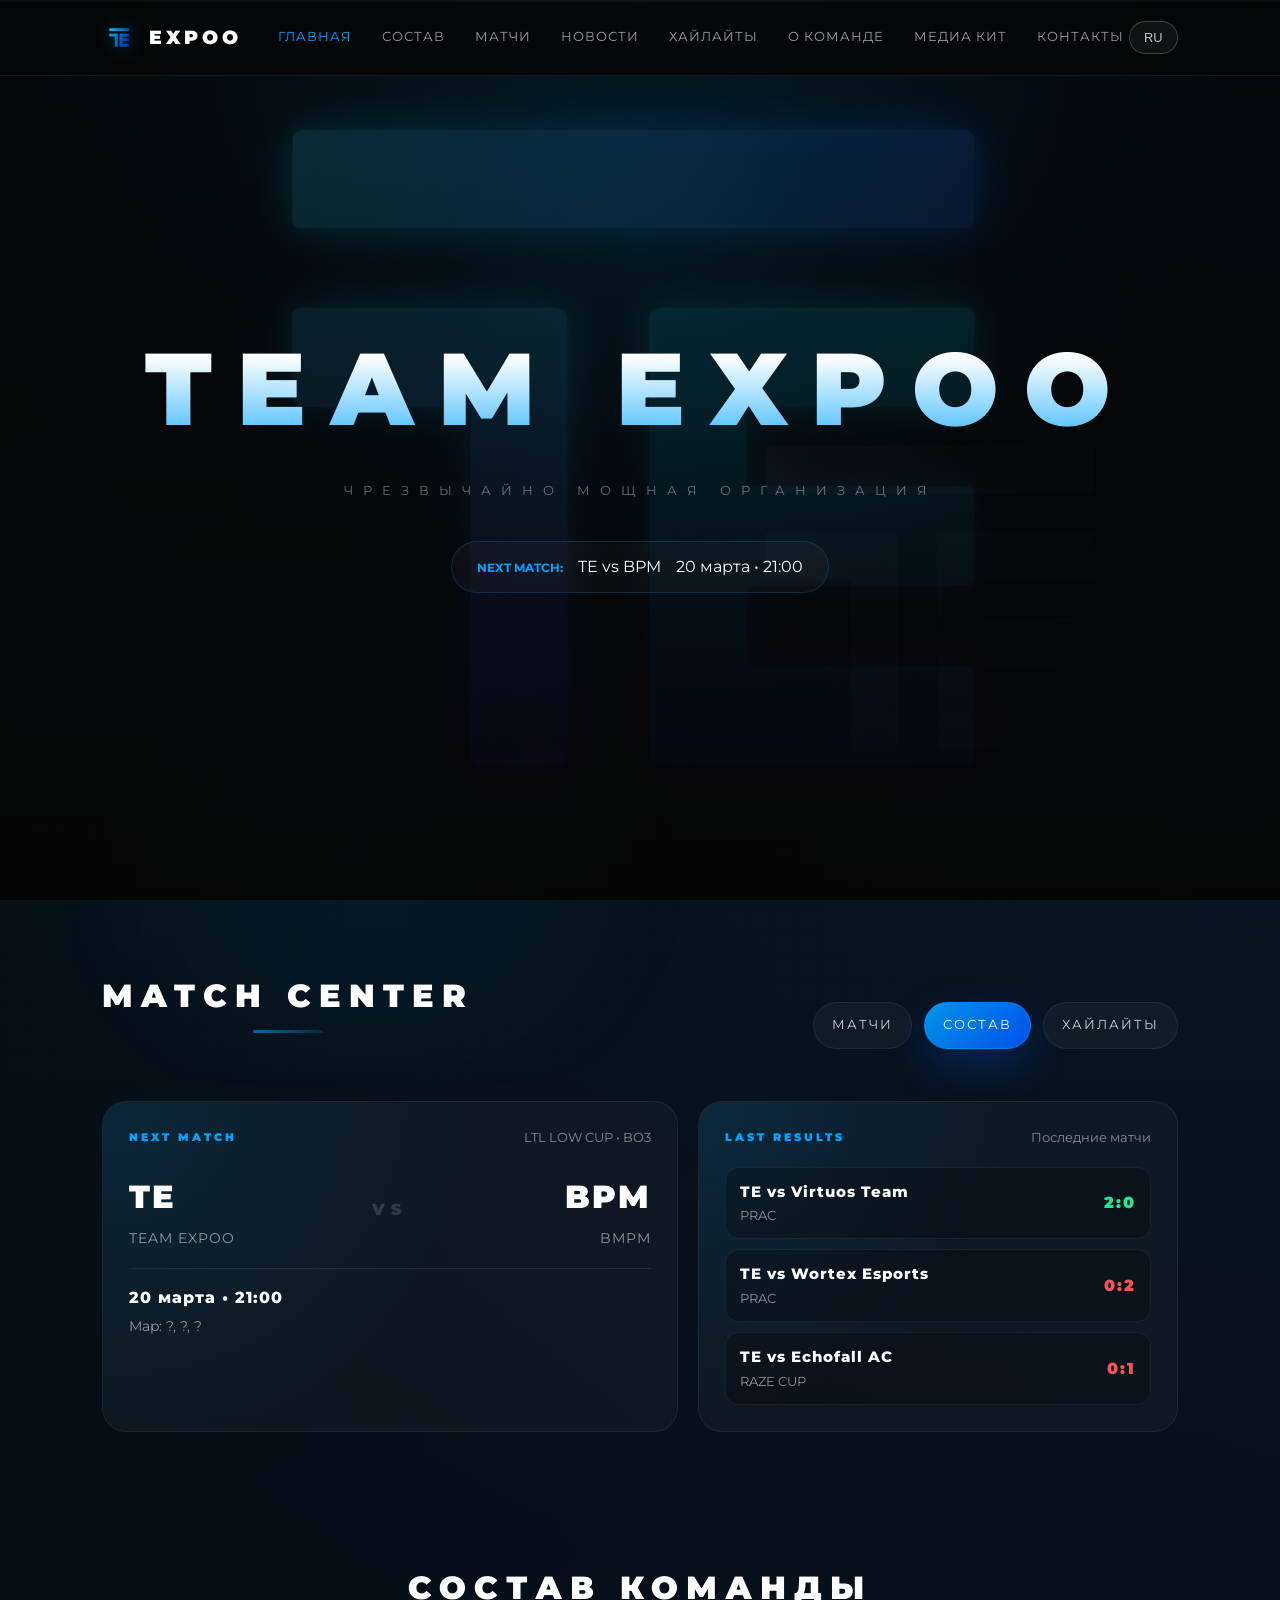
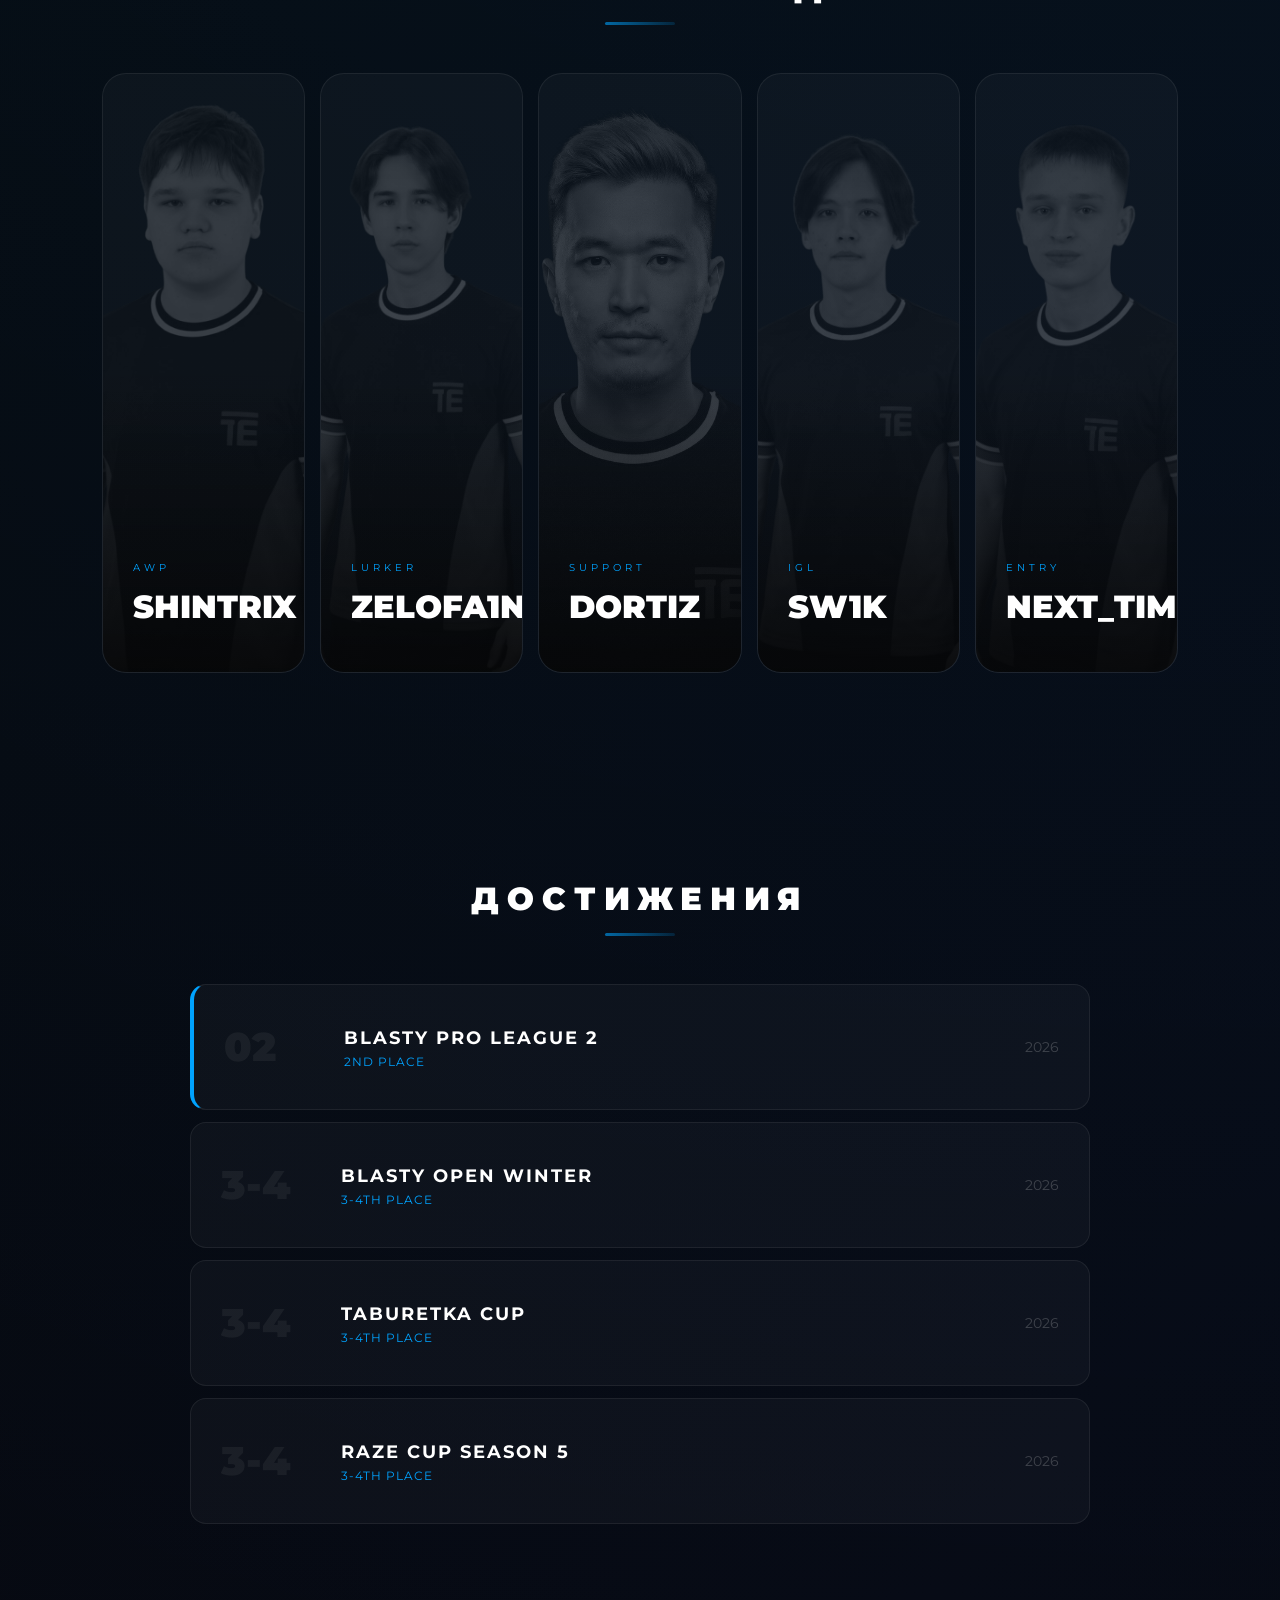
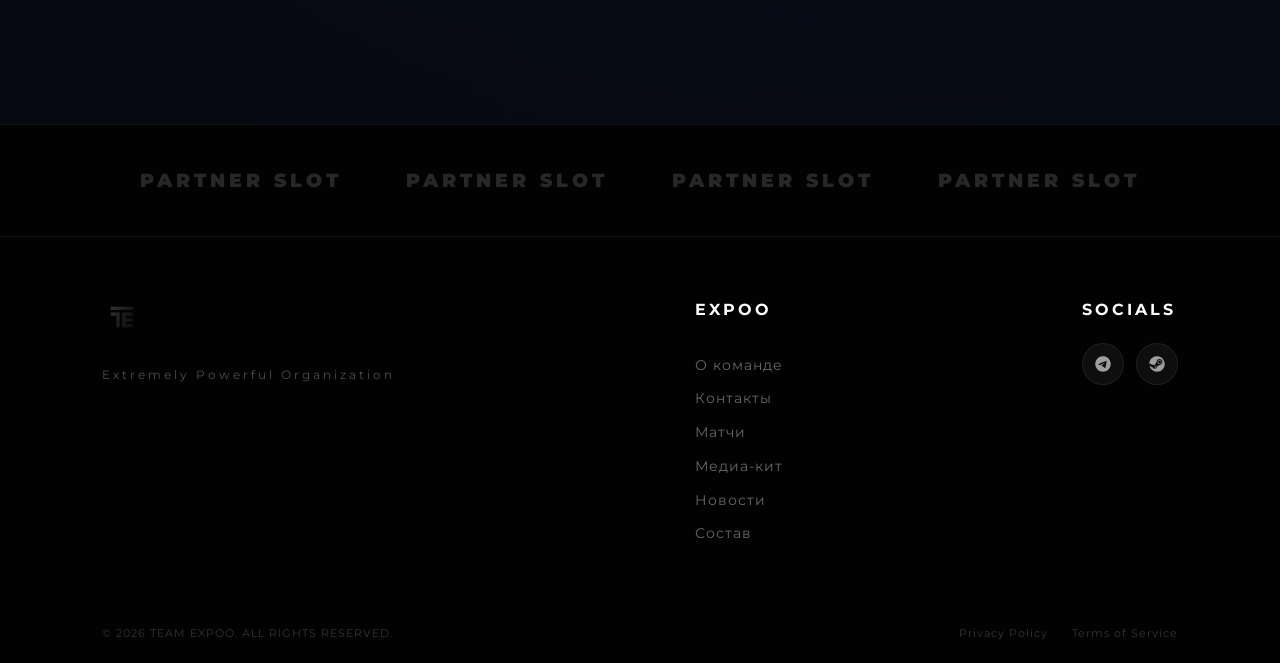
==== commit 7716ace0: "Add files via upload" ====
--- a/index.html
+++ b/index.html
@@ -4,38 +4,36 @@
     <meta charset="UTF-8">
     <meta name="viewport" content="width=device-width, initial-scale=1.0">
     <title>Team Expoo</title>
+    <meta name="description" content="TEAM EXPOO — Extremely Powerful Organization. Roster, news, matches and highlights.">
+    <meta property="og:type" content="website">
+    <meta property="og:title" content="TEAM EXPOO">
+    <meta property="og:description" content="Roster, news, matches and highlights.">
+    <meta property="og:image" content="images/expoologo.png">
     <link rel="icon" type="image/x-icon" href="images/expoologo.png">
+    <link rel="preconnect" href="https://fonts.googleapis.com">
+    <link rel="preconnect" href="https://fonts.gstatic.com" crossorigin>
     <link rel="stylesheet" href="style.css">
     <link href="https://fonts.googleapis.com/css2?family=Montserrat:wght@400;700;900&display=swap" rel="stylesheet">
 </head>
 <body data-page="index">
 
-    <header class="navbar">
-        <div class="logo-container">
-            <img src="images/expoologo.png" alt="Team Expoo" class="header-logo">
-            <span class="logo-text">EXPOO</span>
-        </div>
-
-        <button class="menu-toggle" aria-label="Toggle navigation">
-            <span></span>
-            <span></span>
-            <span></span>
-        </button>
-
-        <nav class="nav-links" aria-label="Main navigation">
-            <a href="index.html" class="active" data-i18n="nav.home">Главная</a>
-            <a href="roster.html" data-i18n="nav.roster">Состав</a>
-            <a href="news.html" data-i18n="nav.news">Новости</a>
-            <a href="highlights.html" data-i18n="nav.highlights">Хайлайты</a>
-            <a href="about.html" data-i18n="nav.about">О команде</a>
-            <a href="contacts.html" data-i18n="nav.contacts">Контакты</a>   
-        </nav>
-
-        <button class="lang-switch" type="button" aria-label="Toggle language">RU</button>
-    </header>
+    <div id="site-header"></div>
 
     <main>
         <section class="hero">
+            <video
+                class="hero-video"
+                autoplay
+                muted
+                loop
+                playsinline
+                preload="metadata"
+                poster="images/photo_2026-03-16_14-37-59.jpg"
+            >
+                <!-- Put your file here: videos/hero.mp4 -->
+                <source src="videos/hero.mp4" type="video/mp4">
+            </video>
+            <div class="hero-video-overlay" aria-hidden="true"></div>
             <div class="hero-content">
                 <img src="images/expoologo.png" alt="EXPOO" class="hero-bg-logo">
                 <h1 class="main-title">TEAM EXPOO</h1>
@@ -43,8 +41,8 @@
                 
                 <div class="match-ticker">
                     <span class="ticker-label">NEXT MATCH:</span>
-                    <span class="ticker-teams">TE vs BMPM</span>
-                    <span class="ticker-time">MARCH 20</span>
+                    <span class="ticker-teams" id="hero-next-teams">TE vs ???</span>
+                    <span class="ticker-time" id="hero-next-time">TBA</span>
                 </div>
             </div>
         </section>
@@ -54,6 +52,7 @@
                 <div class="mc-header">
                     <h2 class="section-title mc-title">MATCH CENTER</h2>
                     <div class="mc-actions">
+                        <a class="btn btn-ghost" href="matches.html">Матчи</a>
                         <a class="btn btn-primary" href="roster.html">Состав</a>
                         <a class="btn btn-ghost" href="highlights.html">Хайлайты</a>
                     </div>
@@ -103,7 +102,7 @@
             <div class="roster-container">
                 <a class="player-card" href="player-profile.html?id=shintrix" aria-label="SHINTRIX profile">
                     <div class="player-img-container">
-                        <img src="images/TimofeyShintrix.png" alt="Player Silhouette" class="player-straight-img">
+                        <img src="images/TimofeyShintrix.png" alt="Player Silhouette" class="player-straight-img" loading="lazy" decoding="async">
                     </div>
                     <div class="player-overlay"></div>
                     <div class="player-info">
@@ -113,7 +112,7 @@
                 </a>
                 <a class="player-card" href="player-profile.html?id=zelofa1n" aria-label="ZELOFA1N profile">
                     <div class="player-img-container">
-                        <img src="images/ZELOFA1Nvlad.png" alt="Player Silhouette" class="player-straight-img">
+                        <img src="images/ZELOFA1Nvlad.png" alt="Player Silhouette" class="player-straight-img" loading="lazy" decoding="async">
                     </div>
                     <div class="player-overlay"></div>
                     <div class="player-info">
@@ -123,7 +122,7 @@
                 </a>
                 <a class="player-card" href="player-profile.html?id=dortiz" aria-label="DORTIZ profile">
                     <div class="player-img-container">
-                        <img src="images/KAZAKH.png" alt="Player Silhouette" class="player-straight-img">
+                        <img src="images/KAZAKH.png" alt="Player Silhouette" class="player-straight-img" loading="lazy" decoding="async">
                     </div>
                     <div class="player-overlay"></div>
                     <div class="player-info">
@@ -133,7 +132,7 @@
                 </a>
                 <a class="player-card" href="player-profile.html?id=sw1k" aria-label="SW1K profile">
                     <div class="player-img-container">
-                        <img src="images/Sw1kBOgdan.png" alt="Player Silhouette" class="player-straight-img">
+                        <img src="images/Sw1kBOgdan.png" alt="Player Silhouette" class="player-straight-img" loading="lazy" decoding="async">
                     </div>
                     <div class="player-overlay"></div>
                     <div class="player-info">
@@ -143,7 +142,7 @@
                 </a>
                 <a class="player-card" href="player-profile.html?id=next_time" aria-label="NEXT_TIME profile">
                     <div class="player-img-container">
-                        <img src="images/DaniilNextTime.png" alt="Player Silhouette" class="player-straight-img">
+                        <img src="images/DaniilNextTime.png" alt="Player Silhouette" class="player-straight-img" loading="lazy" decoding="async">
                     </div>
                     <div class="player-overlay"></div>
                     <div class="player-info">
@@ -199,59 +198,8 @@
 
     </main>
 
-    <footer class="footer">
-        <div class="sponsors-strip">
-            <span class="sponsor">ЗДЕСЬ</span>
-            <span class="sponsor">МОГУТ</span>
-            <span class="sponsor">БЫТЬ</span>
-            <span class="sponsor">СПОНСОРЫ</span>
-        </div>
-
-        <div class="footer-content">
-            <div class="footer-brand">
-                <img src="images/expoologo.png" alt="Expoo Logo" class="footer-logo">
-                <p class="footer-slogan">Extremely Powerful Organization</p>
-            </div>
-
-            <div class="footer-links">
-                <h4>EXPOO</h4>
-                <a href="about.html">О команде</a>
-                <a href="contacts.html">Контакты</a>
-                <a href="#">Главная</a>
-                <a href="#">Состав</a>
-            </div>
-
-            <div class="footer-socials">
-                <h4>SOCIALS</h4>
-                    <div class="p-socials">
-                        <a href="https://t.me/ExpooTeam" class="social-icon-link" title="Telegram">
-                            <svg xmlns="http://www.w3.org/2000/svg" viewBox="0 0 640 640"><!--!Font Awesome Free v7.2.0 by @fontawesome - https://fontawesome.com License - https://fontawesome.com/license/free Copyright 2026 Fonticons, Inc.--><path d="M320 72C183 72 72 183 72 320C72 457 183 568 320 568C457 568 568 457 568 320C568 183 457 72 320 72zM435 240.7C431.3 279.9 415.1 375.1 406.9 419C403.4 437.6 396.6 443.8 390 444.4C375.6 445.7 364.7 434.9 350.7 425.7C328.9 411.4 316.5 402.5 295.4 388.5C270.9 372.4 286.8 363.5 300.7 349C304.4 345.2 367.8 287.5 369 282.3C369.2 281.6 369.3 279.2 367.8 277.9C366.3 276.6 364.2 277.1 362.7 277.4C360.5 277.9 325.6 300.9 258.1 346.5C248.2 353.3 239.2 356.6 231.2 356.4C222.3 356.2 205.3 351.4 192.6 347.3C177.1 342.3 164.7 339.6 165.8 331C166.4 326.5 172.5 322 184.2 317.3C256.5 285.8 304.7 265 328.8 255C397.7 226.4 412 221.4 421.3 221.2C423.4 221.2 427.9 221.7 430.9 224.1C432.9 225.8 434.1 228.2 434.4 230.8C434.9 234 435 237.3 434.8 240.6z"/></svg>
-                        </a>
-
-                        <a href="#" class="social-icon-link" title="TikTok">
-                            <svg xmlns="http://www.w3.org/2000/svg" viewBox="0 0 640 640"><!--!Font Awesome Free v7.2.0 by @fontawesome - https://fontawesome.com License - https://fontawesome.com/license/free Copyright 2026 Fonticons, Inc.--><path d="M544.5 273.9C500.5 274 457.5 260.3 421.7 234.7L421.7 413.4C421.7 446.5 411.6 478.8 392.7 506C373.8 533.2 347.1 554 316.1 565.6C285.1 577.2 251.3 579.1 219.2 570.9C187.1 562.7 158.3 545 136.5 520.1C114.7 495.2 101.2 464.1 97.5 431.2C93.8 398.3 100.4 365.1 116.1 336C131.8 306.9 156.1 283.3 185.7 268.3C215.3 253.3 248.6 247.8 281.4 252.3L281.4 342.2C266.4 337.5 250.3 337.6 235.4 342.6C220.5 347.6 207.5 357.2 198.4 369.9C189.3 382.6 184.4 398 184.5 413.8C184.6 429.6 189.7 444.8 199 457.5C208.3 470.2 221.4 479.6 236.4 484.4C251.4 489.2 267.5 489.2 282.4 484.3C297.3 479.4 310.4 469.9 319.6 457.2C328.8 444.5 333.8 429.1 333.8 413.4L333.8 64L421.8 64C421.7 71.4 422.4 78.9 423.7 86.2C426.8 102.5 433.1 118.1 442.4 131.9C451.7 145.7 463.7 157.5 477.6 166.5C497.5 179.6 520.8 186.6 544.6 186.6L544.6 274z"/></svg>
-                        </a>
-
-                        <a href="#" class="social-icon-link" title="Twitch">
-                            <svg xmlns="http://www.w3.org/2000/svg" viewBox="0 0 640 640"><!--!Font Awesome Free v7.2.0 by @fontawesome - https://fontawesome.com License - https://fontawesome.com/license/free Copyright 2026 Fonticons, Inc.--><path d="M455.4 167.5L416.8 167.5L416.8 277.2L455.4 277.2L455.4 167.5zM349.2 167L310.6 167L310.6 276.8L349.2 276.8L349.2 167zM185 64L88.5 155.4L88.5 484.6L204.3 484.6L204.3 576L300.8 484.6L378.1 484.6L551.9 320L551.9 64L185 64zM513.3 301.8L436.1 374.9L358.9 374.9L291.3 438.9L291.3 374.9L204.4 374.9L204.4 100.6L513.3 100.6L513.3 301.8z"/></svg>
-                        </a>
-
-                        <a href="https://steamcommunity.com/groups/TeamExpoo" class="social-icon-link" title="Steam">
-                           <svg xmlns="http://www.w3.org/2000/svg" viewBox="0 0 640 640"><!--!Font Awesome Free v7.2.0 by @fontawesome - https://fontawesome.com License - https://fontawesome.com/license/free Copyright 2026 Fonticons, Inc.--><path d="M568 320C568 457 456.8 568 319.6 568C205.8 568 110 491.7 80.6 387.6L175.8 426.9C182.2 459 210.7 483.3 244.7 483.3C283.9 483.3 316.6 450.9 314.9 409.8L399.4 349.6C451.5 350.9 495.2 308.7 495.2 256.1C495.2 204.5 453.2 162.6 401.5 162.6C349.8 162.6 307.8 204.6 307.8 256.1L307.8 257.3L248.6 343C233.1 342.1 217.9 346.4 205.1 355.1L72 300.1C82.2 172.4 189.1 72 319.6 72C456.8 72 568 183 568 320zM227.7 448.3L197.2 435.7C202.8 447.3 212.5 456.5 224.4 461.5C251.3 472.7 282.2 459.9 293.4 433.1C298.8 420.1 298.9 405.8 293.5 392.8C288.1 379.8 278 369.6 265 364.2C252.1 358.8 238.3 359 226.1 363.6L257.6 376.6C277.4 384.8 286.8 407.5 278.5 427.3C270.2 447.2 247.5 456.5 227.7 448.3zM401.5 193.8C435.9 193.8 463.8 221.7 463.8 256.1C463.8 290.5 435.9 318.4 401.5 318.4C367.1 318.4 339.2 290.5 339.2 256.1C339.2 221.7 367.1 193.8 401.5 193.8zM401.6 302.8C427.4 302.8 448.4 281.8 448.4 256C448.4 230.2 427.4 209.2 401.6 209.2C375.8 209.2 354.8 230.2 354.8 256C354.8 281.8 375.8 302.8 401.6 302.8z"/></svg>
-                        </a>
-                        
-                    </div>
-            </div>
-        </div>
-
-        <div class="footer-bottom">
-            <p>&copy; 2026 TEAM EXPOO. ALL RIGHTS RESERVED.</p>
-            <div class="legal-links">
-                <a href="#">Privacy Policy</a>
-                <a href="#">Terms of Service</a>
-            </div>
-        </div>
-    </footer>
+
+    <div id="site-footer"></div>
 
     <script src="script.js" defer></script>
 </body>
--- a/style.css
+++ b/style.css
@@ -21,6 +21,18 @@
     0% { background-position: 0% 50%; }
     50% { background-position: 100% 50%; }
     100% { background-position: 0% 50%; }
+}
+
+@keyframes blob-drift-1 {
+    0% { transform: translate3d(-10%, -10%, 0) scale(1); }
+    50% { transform: translate3d(12%, 8%, 0) scale(1.15); }
+    100% { transform: translate3d(-10%, -10%, 0) scale(1); }
+}
+
+@keyframes blob-drift-2 {
+    0% { transform: translate3d(12%, 18%, 0) scale(1.05); }
+    50% { transform: translate3d(-8%, -6%, 0) scale(1.18); }
+    100% { transform: translate3d(12%, 18%, 0) scale(1.05); }
 }
 
 /* Respect reduced-motion settings */
@@ -45,13 +57,103 @@
     line-height: 1.6;
 }
 
+/* Ambient layers: subtle blobs + noise + cursor glow */
+body::before {
+    content: '';
+    position: fixed;
+    inset: -20%;
+    z-index: -10;
+    pointer-events: none;
+    background:
+      radial-gradient(600px 420px at 15% 20%, rgba(0,163,255,0.10), transparent 60%),
+      radial-gradient(520px 380px at 85% 30%, rgba(0,87,255,0.10), transparent 62%),
+      radial-gradient(520px 420px at 35% 85%, rgba(0,163,255,0.07), transparent 65%);
+    filter: blur(12px);
+    opacity: 0.85;
+    animation: blob-drift-1 18s ease-in-out infinite;
+}
+
+body::after {
+    content: '';
+    position: fixed;
+    inset: -20%;
+    z-index: -9;
+    pointer-events: none;
+    background:
+      radial-gradient(620px 460px at 80% 80%, rgba(0,163,255,0.09), transparent 62%),
+      radial-gradient(520px 420px at 20% 70%, rgba(0,87,255,0.08), transparent 64%),
+      radial-gradient(1px 1px at 0 0, rgba(255,255,255,0.06) 0, rgba(255,255,255,0.06) 1px, transparent 1px);
+    background-size: auto, auto, 3px 3px;
+    mix-blend-mode: screen;
+    opacity: 0.18;
+    animation: blob-drift-2 22s ease-in-out infinite;
+}
+
+/* Cursor spotlight (desktop only; JS updates --mx/--my) */
+.cursor-glow {
+    position: fixed;
+    inset: 0;
+    z-index: -8;
+    pointer-events: none;
+    background: radial-gradient(280px 280px at var(--mx, 50%) var(--my, 30%), rgba(0,163,255,0.18), transparent 70%);
+    opacity: 0;
+    transition: opacity 250ms ease;
+}
+
+body.has-cursor-glow .cursor-glow {
+    opacity: 1;
+}
+
+@media (prefers-reduced-motion: reduce) {
+    body::before, body::after {
+        animation: none !important;
+    }
+    body.has-cursor-glow .cursor-glow {
+        opacity: 0 !important;
+    }
+}
+
+body.modal-open {
+    overflow: hidden;
+}
+
 html {
     scroll-behavior: smooth;
 }
 
+/* Prevent accidental horizontal scrolling on mobile */
+html, body {
+    width: 100%;
+    overflow-x: hidden;
+}
+
+@supports (overflow: clip) {
+    html, body {
+        overflow-x: clip;
+    }
+}
+
 /* (дубликат body удалён) */
 
 /* --- ШАПКА (NAVBAR) --- */
+.top-progress {
+    position: fixed;
+    top: 0;
+    left: 0;
+    right: 0;
+    height: 2px;
+    z-index: 1200;
+    background: rgba(255, 255, 255, 0.04);
+}
+
+.top-progress-bar {
+    height: 100%;
+    width: 0%;
+    background: linear-gradient(90deg, rgba(0,163,255,0.95), rgba(0,87,255,0.95));
+    box-shadow: 0 0 18px rgba(0, 163, 255, 0.35);
+    transform-origin: left center;
+}
+
 .navbar {
     display: flex;
     justify-content: space-between;
@@ -71,6 +173,17 @@
     gap: 12px;
 }
 
+.logo-link {
+    text-decoration: none;
+    color: inherit;
+}
+
+.logo-link:focus-visible {
+    outline: 2px solid rgba(0, 163, 255, 0.8);
+    outline-offset: 4px;
+    border-radius: 12px;
+}
+
 .header-logo {
     height: 35px;
     filter: drop-shadow(0 0 10px rgba(0, 163, 255, 0.4));
@@ -153,6 +266,23 @@
     transform: translateY(-8px) rotate(-45deg);
 }
 
+/* Backdrop for mobile nav */
+.nav-backdrop {
+    position: fixed;
+    inset: 0;
+    background: rgba(0, 0, 0, 0.55);
+    backdrop-filter: blur(2px);
+    opacity: 0;
+    pointer-events: none;
+    transition: opacity 0.25s ease;
+    z-index: 998;
+}
+
+.nav-backdrop.show {
+    opacity: 1;
+    pointer-events: auto;
+}
+
 /* --- HERO СЕКЦИЯ --- */
 .hero {
     height: 100vh;
@@ -162,6 +292,29 @@
     text-align: center;
     position: relative;
     padding: 0 20px;
+}
+
+.hero-video {
+    position: absolute;
+    inset: 0;
+    width: 100%;
+    height: 100%;
+    object-fit: cover;
+    object-position: center;
+    opacity: 0.45;
+    filter: saturate(1.05) contrast(1.05);
+    z-index: -3;
+    background: #000;
+}
+
+.hero-video-overlay {
+    position: absolute;
+    inset: 0;
+    z-index: -2;
+    background:
+        radial-gradient(circle at top, rgba(0, 163, 255, 0.12), transparent 55%),
+        linear-gradient(180deg, rgba(5, 5, 5, 0.65) 0%, rgba(5, 5, 5, 0.92) 100%);
+    pointer-events: none;
 }
 
 .hero-bg-logo {
@@ -477,7 +630,7 @@
 .roster-container {
     display: flex;
     gap: 15px;
-    height: 600px;
+    height: min(600px, 80vh);
     max-width: 1400px;
     margin: 0 auto;
 }
@@ -980,6 +1133,52 @@
     margin: 0 auto;
 }
 
+.roster-controls {
+    display: flex;
+    gap: 14px;
+    align-items: center;
+    flex-wrap: wrap;
+    margin-top: 10px;
+}
+
+.roster-search,
+.roster-role {
+    background: var(--glass);
+    border: 1px solid var(--glass-border);
+    border-radius: 12px;
+    color: var(--text-white);
+    padding: 12px 14px;
+    font-family: 'Montserrat', sans-serif;
+    font-size: 0.95rem;
+    outline: none;
+}
+
+.roster-search {
+    flex: 1;
+    min-width: min(320px, 100%);
+}
+
+.roster-role {
+    min-width: 220px;
+}
+
+.roster-empty {
+    text-align: center;
+    padding: 16px;
+}
+
+.roster-list {
+    display: flex;
+    flex-direction: column;
+    gap: 26px;
+}
+
+.player-big-card-link {
+    text-decoration: none;
+    color: inherit;
+    display: block;
+}
+
 .player-big-card {
     display: grid;
     grid-template-columns: 1fr 1.5fr; /* Фото слева (меньшая часть), инфо справа */
@@ -990,6 +1189,7 @@
     overflow: hidden; /* Скрывает все, что выходит за рамки */
     transition: var(--transition);
     position: relative;
+    cursor: default;
 }
 
 .player-big-card:hover {
@@ -1364,6 +1564,37 @@
     font-size: 0.95rem;
 }
 
+.highlights-controls {
+    display: flex;
+    gap: 14px;
+    align-items: center;
+    justify-content: center;
+    flex-wrap: wrap;
+    margin: 0 auto 24px;
+    max-width: 900px;
+}
+
+.highlights-search,
+.highlights-platform {
+    background: var(--glass);
+    border: 1px solid var(--glass-border);
+    border-radius: 12px;
+    color: var(--text-white);
+    padding: 12px 14px;
+    font-family: 'Montserrat', sans-serif;
+    font-size: 0.95rem;
+    outline: none;
+}
+
+.highlights-search {
+    flex: 1;
+    min-width: min(320px, 100%);
+}
+
+.highlights-platform {
+    min-width: 220px;
+}
+
 .highlights-grid {
     display: grid;
     grid-template-columns: repeat(3, 1fr);
@@ -1577,6 +1808,133 @@
     .news-content { padding: 30px; }
 }
 
+/* --- TELEGRAM NEWS BLOCK --- */
+.tg-news {
+    margin: 26px 0 18px;
+    background: rgba(0, 0, 0, 0.22);
+    border: 1px solid rgba(255, 255, 255, 0.10);
+    border-radius: 24px;
+    padding: 22px;
+    overflow: hidden;
+}
+
+.tg-news-head {
+    display: flex;
+    align-items: flex-end;
+    justify-content: space-between;
+    gap: 14px;
+    margin-bottom: 14px;
+}
+
+.tg-news-title {
+    letter-spacing: 4px;
+    font-weight: 900;
+    font-size: 1.05rem;
+}
+
+.tg-news-sub {
+    color: rgba(255, 255, 255, 0.55);
+    font-size: 0.9rem;
+    line-height: 1.5;
+    max-width: 560px;
+    text-align: right;
+}
+
+.tg-news-grid {
+    display: grid;
+    grid-template-columns: repeat(2, minmax(0, 1fr));
+    gap: 14px;
+}
+
+.tg-post {
+    background: rgba(255, 255, 255, 0.02);
+    border: 1px solid rgba(255, 255, 255, 0.08);
+    border-radius: 18px;
+    overflow: hidden;
+    display: grid;
+    grid-template-rows: 1fr auto;
+}
+
+.tg-post-frame {
+    position: relative;
+    overflow: hidden;
+    border-bottom: 1px solid rgba(255, 255, 255, 0.06);
+    background: rgba(0, 0, 0, 0.18);
+}
+
+.tg-post-frame iframe {
+    width: 100% !important;
+    display: block;
+}
+
+.tg-skeleton {
+    height: 320px;
+    background:
+      radial-gradient(600px 240px at 30% 20%, rgba(0,163,255,0.10), transparent 60%),
+      linear-gradient(90deg, rgba(255,255,255,0.04) 0%, rgba(255,255,255,0.07) 40%, rgba(255,255,255,0.04) 80%);
+    background-size: auto, 260% 100%;
+    animation: tg-shimmer 1.25s ease-in-out infinite;
+}
+
+@keyframes tg-shimmer {
+    0% { background-position: 0 0, 0 0; }
+    100% { background-position: 0 0, -220% 0; }
+}
+
+.tg-post-footer {
+    padding: 10px 12px;
+    display: flex;
+    justify-content: flex-end;
+    background: rgba(0, 0, 0, 0.18);
+}
+
+.tg-open {
+    font-size: 0.85rem;
+    text-decoration: none;
+    color: rgba(255, 255, 255, 0.85);
+    border-bottom: 1px solid rgba(0, 163, 255, 0.35);
+    padding-bottom: 2px;
+}
+
+.tg-open:hover {
+    color: var(--accent-blue);
+    border-bottom-color: rgba(0, 163, 255, 0.7);
+}
+
+.tg-news-fallback {
+    gap: 12px;
+    align-items: center;
+    justify-content: space-between;
+    flex-wrap: wrap;
+    padding-top: 8px;
+}
+
+.tg-news-fallback[hidden] {
+    display: none !important;
+}
+
+.tg-news-fallback:not([hidden]) {
+    display: flex;
+}
+
+.tg-news-fallback p {
+    color: rgba(255, 255, 255, 0.65);
+}
+
+@media (max-width: 700px) {
+    .tg-news-head {
+        align-items: flex-start;
+        flex-direction: column;
+    }
+    .tg-news-sub {
+        text-align: left;
+        max-width: none;
+    }
+    .tg-news-grid {
+        grid-template-columns: 1fr;
+    }
+}
+
 @media (max-width: 700px) {
     .mc-versus {
         grid-template-columns: 1fr;
@@ -1872,6 +2230,74 @@
 
 .submit-btn:hover {
     background: var(--deep-blue);
+}
+
+.contact-draft {
+    margin-top: 22px;
+    background: rgba(255, 255, 255, 0.03);
+    border: 1px solid rgba(255, 255, 255, 0.08);
+    border-radius: 16px;
+    padding: 18px;
+}
+
+.contact-draft-title {
+    font-size: 1rem;
+    letter-spacing: 2px;
+    text-transform: uppercase;
+    margin-bottom: 8px;
+}
+
+.contact-draft-hint {
+    color: rgba(255, 255, 255, 0.55);
+    font-size: 0.9rem;
+    margin-bottom: 14px;
+    line-height: 1.7;
+}
+
+.contact-draft-text {
+    width: 100%;
+    background: rgba(0, 0, 0, 0.25);
+    border: 1px solid rgba(255, 255, 255, 0.10);
+    border-radius: 12px;
+    padding: 14px;
+    color: rgba(255, 255, 255, 0.85);
+    font-family: ui-monospace, SFMono-Regular, Menlo, Monaco, Consolas, "Liberation Mono", "Courier New", monospace;
+    font-size: 0.85rem;
+    resize: vertical;
+}
+
+.contact-draft-actions {
+    margin-top: 14px;
+    display: flex;
+    gap: 10px;
+    flex-wrap: wrap;
+}
+
+/* Toast */
+#expo-toast {
+    position: fixed;
+    left: 50%;
+    bottom: 24px;
+    transform: translateX(-50%) translateY(16px);
+    z-index: 4000;
+    opacity: 0;
+    pointer-events: none;
+    padding: 12px 16px;
+    border-radius: 999px;
+    background: rgba(0, 0, 0, 0.72);
+    border: 1px solid rgba(255, 255, 255, 0.14);
+    backdrop-filter: blur(10px);
+    color: rgba(255, 255, 255, 0.9);
+    font-size: 0.85rem;
+    letter-spacing: 0.5px;
+    transition: opacity 0.25s ease, transform 0.25s ease;
+    max-width: min(680px, 92vw);
+    text-align: center;
+}
+
+#expo-toast.show {
+    opacity: 1;
+    transform: translateX(-50%) translateY(0);
 }
 
 .social-section {
@@ -2000,9 +2426,12 @@
         align-items: flex-start;
         padding: 30px 20px;
         gap: 20px;
-        transform: translateX(100%);
+        transform: translate3d(110%, 0, 0);
         transition: transform 0.3s ease;
         z-index: 999;
+        max-width: 100vw;
+        will-change: transform;
+        overflow-y: auto;
     }
 
     body.menu-open {
@@ -2110,3 +2539,571 @@
         grid-template-columns: 1fr;
     }
 }
+
+/* =========================================
+   MOBILE POLISH ≤ 600px (site-wide)
+   ========================================= */
+@media (max-width: 600px) {
+    :root {
+        --page-pad: 16px;
+    }
+
+    html {
+        scroll-padding-top: 84px;
+    }
+
+    /* Prevent iOS zoom-on-focus */
+    input, textarea, select, button {
+        font-size: 16px;
+    }
+
+    /* NAV */
+    .top-progress { height: 3px; }
+
+    .navbar {
+        padding: 12px var(--page-pad);
+        padding-top: calc(12px + env(safe-area-inset-top));
+        gap: 10px;
+    }
+
+    .logo-text {
+        letter-spacing: 3px;
+        font-size: 1.05rem;
+    }
+
+    .header-logo { height: 32px; }
+
+    .lang-switch {
+        padding: 10px 12px;
+        min-height: 40px;
+    }
+
+    .menu-toggle {
+        width: 44px;
+        height: 40px;
+    }
+
+    .nav-links {
+        top: calc(64px + env(safe-area-inset-top));
+        height: calc(100svh - (64px + env(safe-area-inset-top)));
+        width: min(92vw, 360px);
+        padding: 22px 18px;
+        border-left: 1px solid rgba(255, 255, 255, 0.10);
+        transform: translate3d(110%, 0, 0);
+    }
+
+    .nav-links a {
+        padding: 12px 10px;
+        border-radius: 12px;
+        font-size: 0.9rem;
+        letter-spacing: 1px;
+        min-height: 44px;
+        display: flex;
+        align-items: center;
+    }
+
+    /* HERO */
+    .hero {
+        min-height: 100svh;
+        height: auto;
+        padding: 0 var(--page-pad);
+        padding-top: calc(84px + env(safe-area-inset-top));
+        padding-bottom: 44px;
+        align-items: flex-start;
+    }
+
+    .hero-bg-logo {
+        height: 52vh;
+        top: 12vh;
+    }
+
+    .main-title {
+        letter-spacing: clamp(6px, 2.5vw, 14px);
+        margin-top: 10px;
+    }
+
+    .subtitle {
+        font-size: 0.78rem;
+        line-height: 1.4;
+    }
+
+    .match-ticker {
+        margin-top: 22px;
+        padding: 10px 14px;
+        gap: 10px;
+        border-radius: 16px;
+        flex-wrap: wrap;
+        justify-content: center;
+        max-width: 520px;
+    }
+
+    .ticker-label { width: 100%; text-align: center; }
+    .ticker-teams, .ticker-time { font-size: 0.95rem; }
+
+    /* Page heroes */
+    .page-hero {
+        padding-left: var(--page-pad);
+        padding-right: var(--page-pad);
+        padding-top: calc(110px + env(safe-area-inset-top));
+    }
+
+    .page-title {
+        font-size: clamp(2.1rem, 9vw, 3.2rem);
+        letter-spacing: clamp(6px, 2.2vw, 14px);
+    }
+
+    .page-subtitle {
+        font-size: 0.85rem;
+        line-height: 1.5;
+    }
+
+    /* Buttons */
+    .btn, .submit-btn, .player-profile-btn {
+        min-height: 44px;
+    }
+
+    /* Layout paddings */
+    .news-page,
+    .matches-page,
+    .media-page,
+    .roster-page {
+        padding-left: 0;
+        padding-right: 0;
+    }
+
+    .news-container,
+    .matches-content,
+    .contact-content,
+    .media-content,
+    .full-roster,
+    .individual-profile {
+        padding-left: var(--page-pad) !important;
+        padding-right: var(--page-pad) !important;
+    }
+
+    .about-content,
+    .values-section,
+    .staff-section {
+        padding-left: var(--page-pad) !important;
+        padding-right: var(--page-pad) !important;
+    }
+
+    .contact-content { padding-top: 48px; padding-bottom: 56px; }
+    .full-roster { padding-top: 32px; padding-bottom: 56px; gap: 24px; }
+
+    /* About / Staff */
+    .values-grid { gap: 14px; margin-top: 24px; }
+    .value-card { padding: 20px; }
+    .staff-grid { grid-template-columns: 1fr; }
+    .staff-img-box { height: 200px; }
+
+    /* Match center on home */
+    .mc-actions {
+        width: 100%;
+        display: grid;
+        grid-template-columns: 1fr;
+        gap: 10px;
+    }
+
+    .mc-actions a {
+        width: 100%;
+    }
+
+    .mc-grid {
+        grid-template-columns: 1fr;
+        gap: 14px;
+    }
+
+    /* Modals */
+    .news-modal-content,
+    .highlight-modal-content {
+        width: calc(100% - (var(--page-pad) * 2));
+        max-height: 86svh;
+        padding: 18px 16px 16px;
+        border-radius: 18px;
+    }
+
+    .news-modal-close,
+    .highlight-modal-close {
+        top: 12px;
+        right: 12px;
+        width: 40px;
+        height: 40px;
+    }
+
+    /* Footer */
+    .footer { padding-left: var(--page-pad); padding-right: var(--page-pad); }
+    .legal-links { flex-wrap: wrap; justify-content: center; gap: 12px; }
+}
+
+@media (max-width: 380px) {
+    .logo-text { letter-spacing: 2px; }
+    .page-title { letter-spacing: clamp(4px, 2vw, 10px); }
+}
+
+/* =========================================
+   MATCHES PAGE
+   ========================================= */
+
+.matches-page {
+    padding-bottom: 100px;
+}
+
+.matches-content {
+    padding: 60px 8% 100px;
+    max-width: 1400px;
+    margin: 0 auto;
+}
+
+.matches-grid {
+    display: grid;
+    grid-template-columns: 1.2fr 1fr;
+    gap: 22px;
+    align-items: start;
+}
+
+.matches-panel {
+    background: var(--glass);
+    border: 1px solid var(--glass-border);
+    border-radius: 24px;
+    padding: 22px;
+    position: relative;
+    overflow: hidden;
+}
+
+.matches-panel::before {
+    content: '';
+    position: absolute;
+    inset: 0;
+    background: radial-gradient(circle at top left, rgba(0, 163, 255, 0.12), transparent 55%);
+    pointer-events: none;
+}
+
+.matches-panel-head {
+    position: relative;
+    z-index: 1;
+    margin-bottom: 14px;
+}
+
+.matches-title {
+    letter-spacing: 4px;
+    font-weight: 900;
+    font-size: 1.2rem;
+}
+
+.matches-sub {
+    color: rgba(255, 255, 255, 0.55);
+    font-size: 0.9rem;
+    margin-top: 6px;
+}
+
+.matches-list {
+    position: relative;
+    z-index: 1;
+    display: flex;
+    flex-direction: column;
+    gap: 10px;
+}
+
+.matches-empty {
+    padding: 14px;
+    border-radius: 14px;
+    border: 1px solid rgba(255, 255, 255, 0.08);
+    color: rgba(255, 255, 255, 0.6);
+    background: rgba(0, 0, 0, 0.2);
+}
+
+.match-card {
+    border: 1px solid rgba(255, 255, 255, 0.08);
+    border-radius: 16px;
+    background: rgba(0, 0, 0, 0.25);
+    padding: 14px 14px 12px;
+    transition: var(--transition);
+    cursor: pointer;
+}
+
+.match-card:hover {
+    border-color: rgba(0, 163, 255, 0.35);
+    transform: translateY(-2px);
+}
+
+.match-top {
+    display: flex;
+    justify-content: space-between;
+    gap: 12px;
+    align-items: center;
+    margin-bottom: 10px;
+}
+
+.match-tag {
+    font-size: 0.7rem;
+    letter-spacing: 3px;
+    font-weight: 900;
+    color: var(--accent-blue);
+}
+
+.match-time, .match-score {
+    color: rgba(255, 255, 255, 0.6);
+    font-size: 0.85rem;
+}
+
+.match-score {
+    font-weight: 900;
+    letter-spacing: 2px;
+    color: rgba(255, 255, 255, 0.9);
+}
+
+.match-result.win .match-score { color: rgba(40, 255, 160, 0.9); }
+.match-result.loss .match-score { color: rgba(255, 90, 90, 0.95); }
+
+.match-vs {
+    display: flex;
+    align-items: center;
+    justify-content: center;
+    gap: 12px;
+    font-weight: 900;
+    letter-spacing: 2px;
+}
+
+.match-team {
+    font-size: 1.4rem;
+}
+
+.match-vs-sep {
+    color: rgba(255, 255, 255, 0.15);
+    letter-spacing: 6px;
+}
+
+.match-bottom {
+    display: flex;
+    justify-content: space-between;
+    gap: 12px;
+    align-items: center;
+    margin-top: 10px;
+    padding-top: 10px;
+    border-top: 1px solid rgba(255, 255, 255, 0.08);
+}
+
+.match-format, .match-status {
+    font-size: 0.8rem;
+    color: rgba(255, 255, 255, 0.55);
+    letter-spacing: 1px;
+}
+
+.match-link {
+    font-size: 0.85rem;
+    text-decoration: none;
+    color: rgba(255, 255, 255, 0.8);
+    border-bottom: 1px solid rgba(0, 163, 255, 0.35);
+    padding-bottom: 2px;
+}
+
+.match-link:hover {
+    color: var(--accent-blue);
+    border-bottom-color: rgba(0, 163, 255, 0.6);
+}
+
+.match-maps {
+    display: flex;
+    flex-wrap: wrap;
+    gap: 8px;
+    margin: 18px 0 14px;
+}
+
+.match-map {
+    display: inline-flex;
+    padding: 6px 10px;
+    border-radius: 999px;
+    border: 1px solid rgba(255, 255, 255, 0.10);
+    background: rgba(0, 0, 0, 0.25);
+    color: rgba(255, 255, 255, 0.75);
+    font-size: 0.8rem;
+}
+
+.match-actions {
+    display: flex;
+    gap: 10px;
+    flex-wrap: wrap;
+    margin-top: 10px;
+}
+
+@media (max-width: 1024px) {
+    .matches-grid {
+        grid-template-columns: 1fr;
+    }
+    .matches-content {
+        padding-left: 5%;
+        padding-right: 5%;
+    }
+}
+
+/* =========================================
+   MEDIA KIT PAGE
+   ========================================= */
+
+.media-page {
+    padding-bottom: 100px;
+}
+
+.media-content {
+    padding: 60px 8% 100px;
+    max-width: 1400px;
+    margin: 0 auto;
+}
+
+.media-grid {
+    display: grid;
+    grid-template-columns: repeat(2, 1fr);
+    gap: 22px;
+}
+
+.media-card {
+    background: var(--glass);
+    border: 1px solid var(--glass-border);
+    border-radius: 24px;
+    padding: 26px;
+    position: relative;
+    overflow: hidden;
+}
+
+.media-card::before {
+    content: '';
+    position: absolute;
+    inset: 0;
+    background: radial-gradient(circle at top left, rgba(0, 163, 255, 0.10), transparent 55%);
+    pointer-events: none;
+}
+
+.media-h, .media-p, .media-assets, .media-colors, .media-list, .media-contacts {
+    position: relative;
+    z-index: 1;
+}
+
+.media-h {
+    font-size: 1.4rem;
+    font-weight: 900;
+    letter-spacing: 2px;
+    margin-bottom: 10px;
+}
+
+.media-p {
+    color: rgba(255, 255, 255, 0.6);
+    line-height: 1.8;
+    margin-bottom: 16px;
+}
+
+.media-assets {
+    display: grid;
+    grid-template-columns: 1fr 1fr;
+    gap: 12px;
+}
+
+.media-asset {
+    display: flex;
+    flex-direction: column;
+    gap: 4px;
+    padding: 14px;
+    border-radius: 16px;
+    text-decoration: none;
+    border: 1px solid rgba(255, 255, 255, 0.10);
+    background: rgba(0, 0, 0, 0.25);
+    transition: var(--transition);
+    color: rgba(255, 255, 255, 0.9);
+}
+
+.media-asset:hover {
+    border-color: rgba(0, 163, 255, 0.35);
+    transform: translateY(-2px);
+}
+
+.media-asset-title {
+    font-weight: 800;
+    letter-spacing: 1px;
+}
+
+.media-asset-sub {
+    color: rgba(255, 255, 255, 0.55);
+    font-size: 0.85rem;
+}
+
+.media-colors {
+    display: flex;
+    flex-direction: column;
+    gap: 10px;
+}
+
+.color-swatch {
+    display: flex;
+    align-items: center;
+    gap: 12px;
+    padding: 12px 14px;
+    border-radius: 16px;
+    border: 1px solid rgba(255, 255, 255, 0.10);
+    background: rgba(0, 0, 0, 0.25);
+}
+
+.color-dot {
+    width: 18px;
+    height: 18px;
+    border-radius: 50%;
+    box-shadow: 0 0 18px rgba(0, 163, 255, 0.25);
+    border: 1px solid rgba(255, 255, 255, 0.15);
+}
+
+.color-name {
+    font-weight: 800;
+    letter-spacing: 1px;
+}
+
+.color-hex {
+    color: rgba(255, 255, 255, 0.55);
+    font-size: 0.85rem;
+}
+
+.media-list {
+    padding-left: 18px;
+    color: rgba(255, 255, 255, 0.75);
+    line-height: 1.9;
+}
+
+.media-contacts {
+    display: flex;
+    flex-direction: column;
+    gap: 10px;
+}
+
+.media-contact-row {
+    display: grid;
+    grid-template-columns: 110px 1fr;
+    gap: 12px;
+    padding: 12px 14px;
+    border-radius: 16px;
+    border: 1px solid rgba(255, 255, 255, 0.10);
+    background: rgba(0, 0, 0, 0.25);
+}
+
+.media-k {
+    color: rgba(255, 255, 255, 0.55);
+    text-transform: uppercase;
+    letter-spacing: 2px;
+    font-size: 0.75rem;
+    font-weight: 800;
+}
+
+.media-v {
+    color: rgba(255, 255, 255, 0.85);
+    font-weight: 700;
+}
+
+@media (max-width: 900px) {
+    .media-grid {
+        grid-template-columns: 1fr;
+    }
+    .media-content {
+        padding-left: 5%;
+        padding-right: 5%;
+    }
+    .media-assets {
+        grid-template-columns: 1fr;
+    }
+}
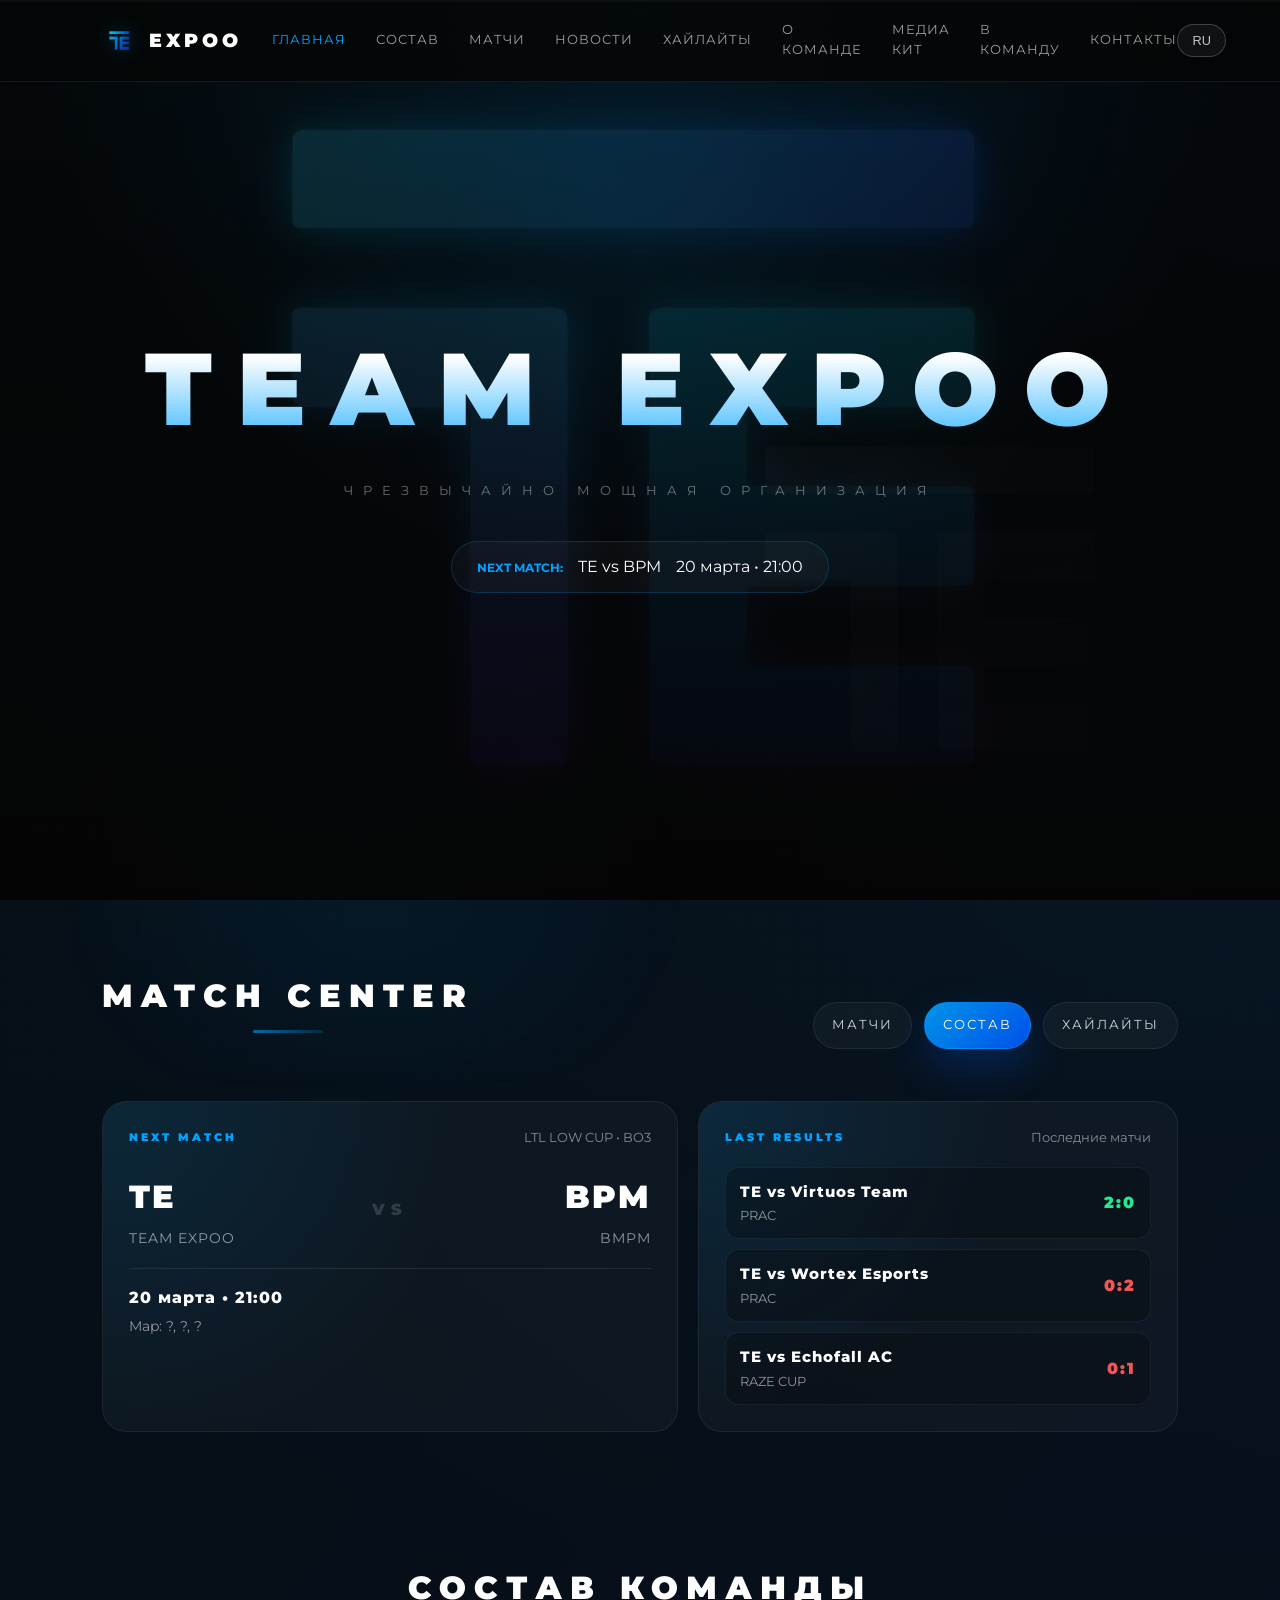
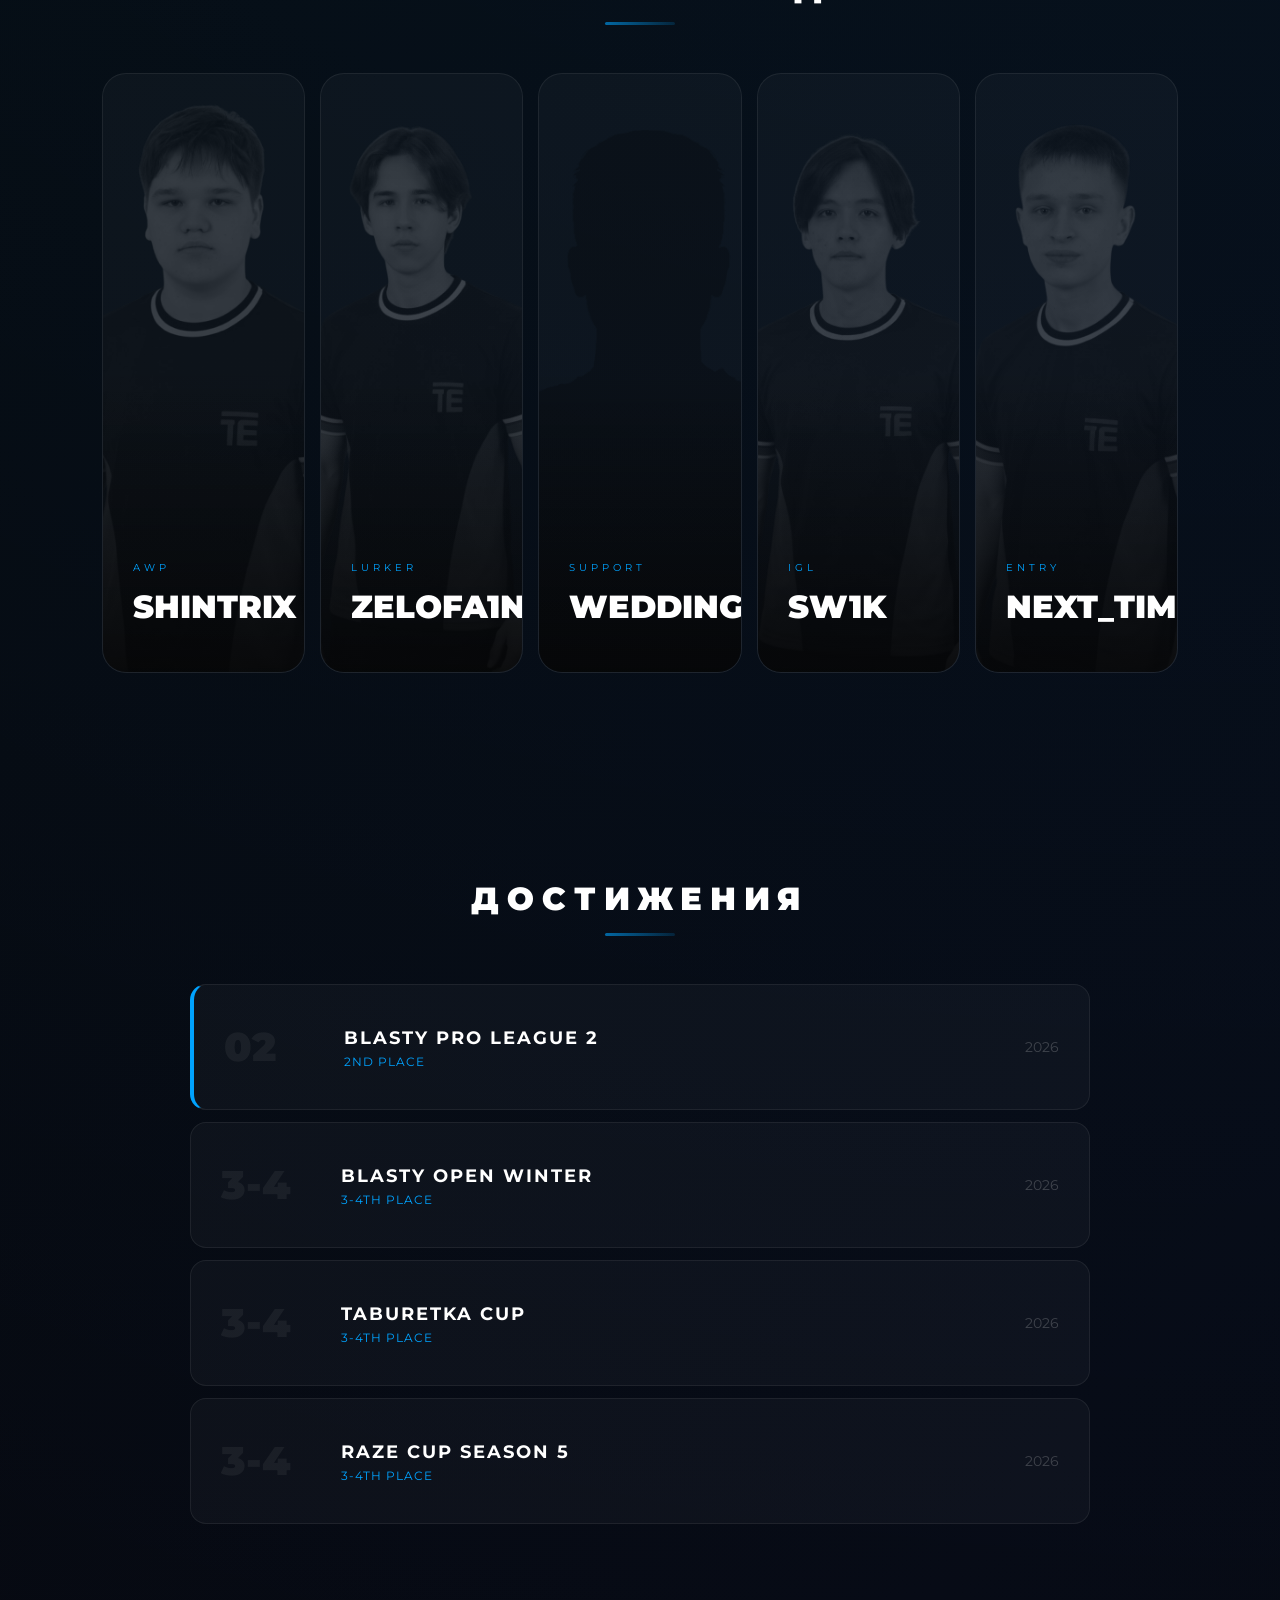
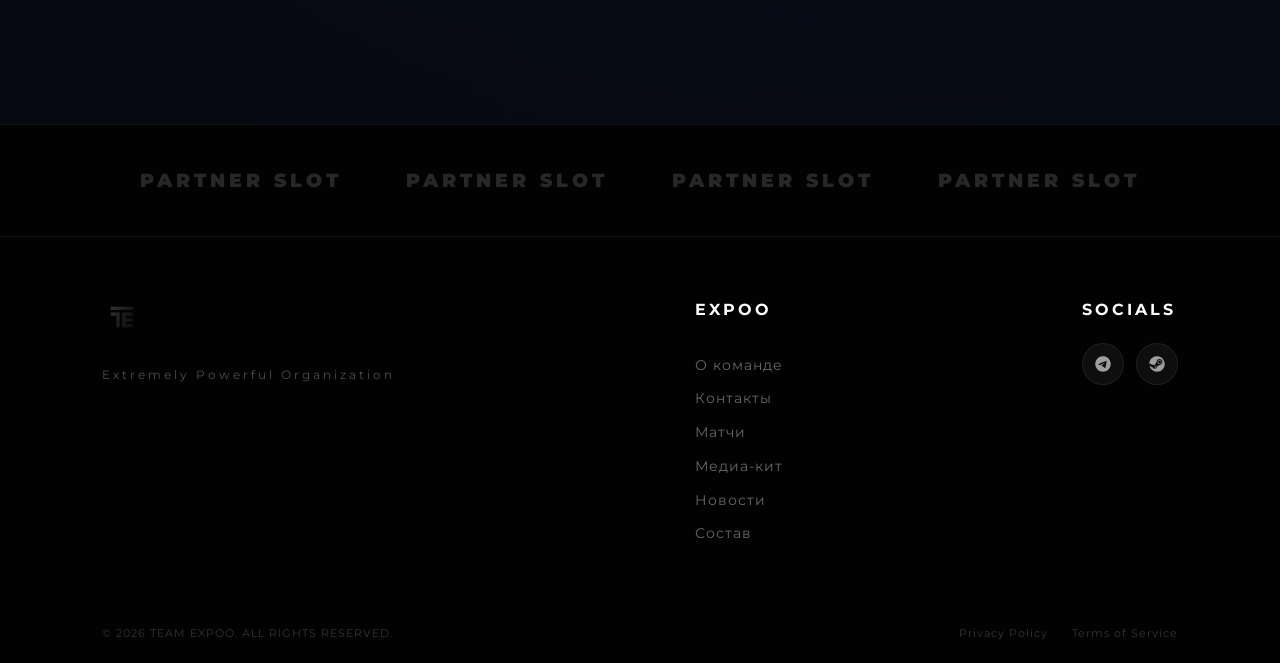
==== commit 5ab68b6f: "Add files via upload" ====
--- a/index.html
+++ b/index.html
@@ -122,12 +122,12 @@
                 </a>
                 <a class="player-card" href="player-profile.html?id=dortiz" aria-label="DORTIZ profile">
                     <div class="player-img-container">
-                        <img src="images/KAZAKH.png" alt="Player Silhouette" class="player-straight-img" loading="lazy" decoding="async">
+                        <img src="images/player_silhouette.png" alt="Player Silhouette" class="player-straight-img" loading="lazy" decoding="async">
                     </div>
                     <div class="player-overlay"></div>
                     <div class="player-info">
                         <span class="player-role">SUPPORT</span>
-                        <span class="player-nick">DORTIZ</span>
+                        <span class="player-nick">WEDDING</span>
                     </div>
                 </a>
                 <a class="player-card" href="player-profile.html?id=sw1k" aria-label="SW1K profile">
